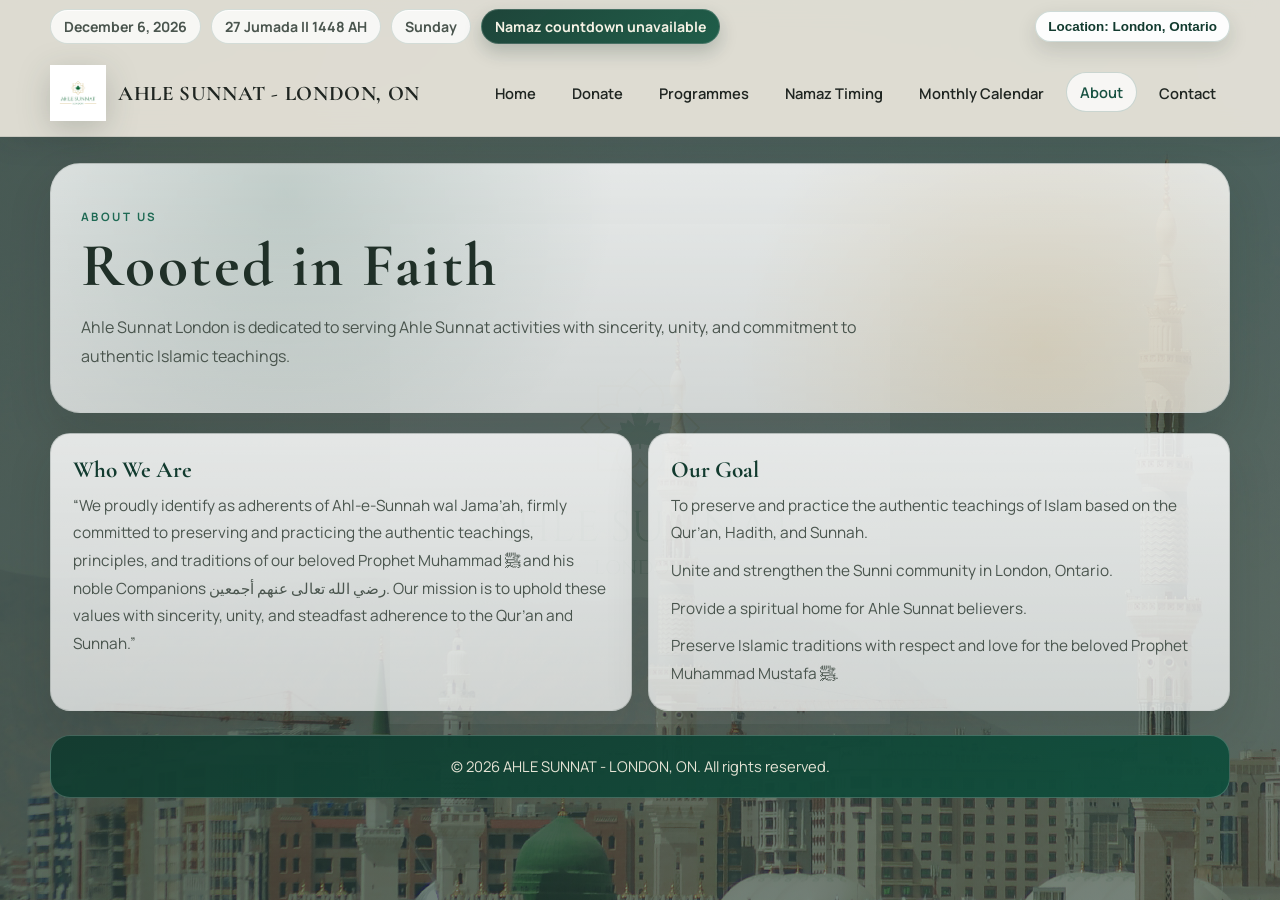
==== about.html @ aca6aad0 "Fix programmes modal viewport behavior and center locked Madinah background" ====
﻿<!DOCTYPE html>
<html lang="en">
<head>
  <meta charset="UTF-8" />
  <meta name="viewport" content="width=device-width, initial-scale=1.0" />
  <title>About | AHLE SUNNAT - LONDON, ON</title>
  <meta name="description" content="Learn about Ahle Sunnat London, ON mission and goals." />
  <link rel="preconnect" href="https://fonts.googleapis.com" />
  <link rel="preconnect" href="https://fonts.gstatic.com" crossorigin />
  <link href="https://fonts.googleapis.com/css2?family=Cormorant+Garamond:wght@500;600;700&family=Manrope:wght@400;500;600;700&display=swap" rel="stylesheet" />
  <link rel="stylesheet" href="styles.css?v=20260421b" />
</head>
<body class="page-about">
  <div class="page-shell">
    <header class="topbar">
      <div class="topbar-inner">
        <div class="date-wrap">
          <div class="date-pill" id="englishDate">Loading...</div>
          <div class="date-pill" id="hijriDate">Loading...</div>
          <div class="date-pill" id="dayName">Loading...</div>
        </div>
      </div>

      <nav class="nav">
        <a class="brand" href="index.html">
          <img src="logo.png" alt="Ahle Sunnat London Logo" />
          <div>
            <strong>AHLE SUNNAT - LONDON, ON</strong>
          </div>
        </a>

        <button class="nav-toggle" type="button" aria-label="Open menu" aria-expanded="false">
          <span class="bar"></span>
          <span class="bar"></span>
          <span class="bar"></span>
        </button>

        <div class="nav-links">
          <a href="index.html">Home</a>
          <a href="donate.html">Donate</a>
          <a href="programmes.html">Programmes</a>
          <a href="namaz-timings.html">Namaz Timing</a>
          <a href="calendar.html">Monthly Calendar</a>
          <a href="about.html" aria-current="page">About</a>
          <a href="contact.html">Contact</a>
        </div>
      </nav>
    </header>

    <main>
      <section class="hero reveal">
        <span class="hero-kicker">About Us</span>
        <h1>Rooted in Faith</h1>
        <p>
          Ahle Sunnat London is dedicated to serving Ahle Sunnat activities with sincerity, unity, and commitment to authentic Islamic teachings.
        </p>
      </section>

      <section class="section">
        <div class="grid-2">
          <article class="card reveal">
            <h3>Who We Are</h3>
            <p>
              “We proudly identify as adherents of Ahl-e-Sunnah wal Jama’ah, firmly committed to preserving and practicing the authentic teachings, principles, and traditions of our beloved Prophet Muhammad ﷺ and his noble Companions رضي الله تعالى عنهم أجمعين. Our mission is to uphold these values with sincerity, unity, and steadfast adherence to the Qur’an and Sunnah.”
            </p>
          </article>

          <article class="card reveal">
            <h3>Our Goal</h3>
            <p>
              To preserve and practice the authentic teachings of Islam based on the Qur’an, Hadith, and Sunnah.
            </p>
            <p style="margin-top: 10px;">
              Unite and strengthen the Sunni community in London, Ontario.
            </p>
            <p style="margin-top: 10px;">
              Provide a spiritual home for Ahle Sunnat believers.
            </p>
            <p style="margin-top: 10px;">
              Preserve Islamic traditions with respect and love for the beloved Prophet Muhammad Mustafa ﷺ.
            </p>
          </article>
        </div>
      </section>
    </main>

    <footer class="footer reveal">
      <p>© <span class="js-year"></span> AHLE SUNNAT - LONDON, ON. All rights reserved.</p>
    </footer>
  </div>

  <script src="app.js?v=20260421b"></script>
</body>
</html>
---- styles.css ----
﻿:root {
  --sand-50: #f8f3e8;
  --sand-100: #f1e8d5;
  --sand-200: #e5d6b8;
  --emerald-900: #123b2f;
  --emerald-800: #175141;
  --emerald-700: #1f6a54;
  --emerald-500: #2f8f72;
  --amber-500: #bf8a2e;
  --amber-400: #d9ab55;
  --ink-900: #1f2521;
  --ink-700: #4a554e;
  --ink-500: #657369;
  --white: #ffffff;
  --line: rgba(24, 47, 39, 0.14);
  --line-strong: rgba(24, 47, 39, 0.25);
  --shadow-soft: 0 16px 44px rgba(28, 35, 30, 0.12);
  --shadow-card: 0 20px 46px rgba(22, 34, 29, 0.12);
  --radius-xl: 30px;
  --radius-lg: 20px;
  --radius-md: 14px;
  --container: min(1180px, calc(100% - 34px));
}

* {
  box-sizing: border-box;
  margin: 0;
  padding: 0;
}

html {
  scroll-behavior: smooth;
}

body {
  font-family: "Manrope", sans-serif;
  color: var(--ink-900);
  min-height: 100vh;
  background-color: #d5ddd2;
  overflow-x: hidden;
  position: relative;
  opacity: 0;
  transform: translateY(8px);
}

body.page-ready {
  opacity: 1;
  transform: none;
  transition: opacity 0.42s ease, transform 0.42s ease;
}

body.page-leave {
  opacity: 0;
  transform: translateY(8px);
}

body.modal-open {
  overflow: hidden;
}

body::before {
  content: "";
  position: fixed;
  inset: 0;
  pointer-events: none;
  background:
    linear-gradient(135deg, rgba(12, 36, 27, 0.64), rgba(19, 46, 35, 0.56)),
    radial-gradient(circle at 18% 16%, rgba(217, 171, 85, 0.1), transparent 34%),
    radial-gradient(circle at 86% 18%, rgba(31, 106, 84, 0.09), transparent 34%),
    url("assets/madinah-hd.jpg") center center / cover no-repeat;
  background-attachment: fixed, fixed, fixed, fixed;
  transform: translateZ(0);
  z-index: 0;
}

body::after {
  content: "";
  position: fixed;
  inset: 0;
  pointer-events: none;
  background: url("logo.png") center 56% / min(52vw, 500px) no-repeat;
  opacity: 0.055;
  z-index: 0;
  filter: saturate(80%);
}

.page-shell {
  position: relative;
  z-index: 1;
}

.container {
  width: var(--container);
  margin: 0 auto;
}

.topbar {
  position: relative;
  z-index: 20;
  backdrop-filter: blur(12px);
  background: rgba(248, 243, 232, 0.85);
  border-bottom: 1px solid rgba(24, 47, 39, 0.1);
  box-shadow: 0 8px 24px rgba(32, 42, 36, 0.08);
}

.topbar-inner {
  width: var(--container);
  margin: 0 auto;
  padding: 9px 0 8px;
  display: flex;
  justify-content: space-between;
  align-items: center;
  gap: 10px;
}

.date-wrap {
  display: flex;
  flex-wrap: wrap;
  justify-content: flex-start;
  gap: 10px;
  flex: 1;
  min-width: 0;
}

.date-pill {
  padding: 7px 13px;
  border-radius: 999px;
  background: rgba(255, 255, 255, 0.78);
  border: 1px solid rgba(23, 81, 65, 0.16);
  color: var(--ink-700);
  font-size: 0.88rem;
  font-weight: 700;
  box-shadow: inset 0 1px 0 rgba(255, 255, 255, 0.82);
}

.date-pill.prayer-countdown {
  color: #f5f2e5;
  background: linear-gradient(140deg, rgba(18, 59, 47, 0.94), rgba(22, 86, 66, 0.95));
  border-color: rgba(255, 255, 255, 0.18);
  box-shadow: 0 8px 18px rgba(17, 50, 40, 0.22);
}

.location-right-pill {
  max-width: min(340px, calc(100vw - 24px));
  padding: 7px 12px;
  border-radius: 999px;
  border: 1px solid rgba(23, 81, 65, 0.2);
  background: rgba(255, 255, 255, 0.94);
  color: var(--emerald-900);
  font-size: 0.84rem;
  font-weight: 700;
  white-space: nowrap;
  overflow: hidden;
  text-overflow: ellipsis;
  box-shadow: 0 8px 20px rgba(24, 40, 33, 0.14);
  cursor: pointer;
  transition: transform 0.2s ease, box-shadow 0.2s ease, border-color 0.2s ease;
  appearance: none;
}

.location-right-pill:hover {
  transform: translateY(-1px);
  box-shadow: 0 12px 24px rgba(24, 40, 33, 0.18);
  border-color: rgba(191, 138, 46, 0.4);
}

.nav {
  width: var(--container);
  margin: 0 auto;
  padding: 13px 0 15px;
  display: flex;
  justify-content: space-between;
  align-items: center;
  gap: 14px;
}

.nav-toggle {
  display: none;
  width: 44px;
  height: 44px;
  border-radius: 12px;
  border: 1px solid rgba(23, 81, 65, 0.26);
  background: rgba(255, 255, 255, 0.88);
  cursor: pointer;
  align-items: center;
  justify-content: center;
  gap: 5px;
  flex-direction: column;
  box-shadow: 0 8px 20px rgba(24, 40, 33, 0.12);
}

.nav-toggle .bar {
  width: 19px;
  height: 2px;
  border-radius: 999px;
  background: var(--emerald-900);
  transition: transform 0.24s ease, opacity 0.24s ease;
}

.nav-toggle[aria-expanded="true"] .bar:nth-child(1) {
  transform: translateY(7px) rotate(45deg);
}

.nav-toggle[aria-expanded="true"] .bar:nth-child(2) {
  opacity: 0;
}

.nav-toggle[aria-expanded="true"] .bar:nth-child(3) {
  transform: translateY(-7px) rotate(-45deg);
}

.brand {
  display: flex;
  align-items: center;
  gap: 12px;
  min-width: 0;
  text-decoration: none;
  color: inherit;
}

.brand img {
  height: 56px;
  width: auto;
  display: block;
  filter: drop-shadow(0 8px 16px rgba(25, 43, 36, 0.2));
  border-radius: 0;
  background: transparent;
}

.brand small {
  display: block;
  color: var(--emerald-700);
  letter-spacing: 0.16em;
  text-transform: uppercase;
  font-size: 0.64rem;
  margin-bottom: 3px;
  font-weight: 700;
}

.brand strong {
  font-family: "Cormorant Garamond", serif;
  font-size: 1.3rem;
  letter-spacing: 0.03em;
  font-weight: 700;
}

.brand-mobile-city {
  display: inline;
}

.nav-links {
  display: flex;
  align-items: center;
  justify-content: flex-end;
  flex-wrap: wrap;
  gap: 8px;
}

.nav-links a {
  text-decoration: none;
  color: var(--ink-900);
  font-weight: 600;
  font-size: 0.92rem;
  padding: 9px 13px;
  border-radius: 999px;
  border: 1px solid transparent;
  transition: 0.25s ease;
}

.nav-links a:hover,
.nav-links a[aria-current="page"] {
  color: var(--emerald-800);
  background: rgba(255, 255, 255, 0.76);
  border-color: rgba(23, 81, 65, 0.2);
  transform: translateY(-1px);
}

.hero {
  width: var(--container);
  margin: 26px auto 20px;
  padding: 40px 30px;
  border: 1px solid var(--line);
  border-radius: var(--radius-xl);
  background: linear-gradient(180deg, rgba(255, 255, 255, 0.86), rgba(255, 255, 255, 0.73));
  box-shadow: var(--shadow-card);
  position: relative;
  overflow: hidden;
}

.hero::before {
  content: "";
  position: absolute;
  inset: 0;
  background:
    radial-gradient(circle at 8% 10%, rgba(191, 138, 46, 0.15), transparent 34%),
    radial-gradient(circle at 88% 20%, rgba(31, 106, 84, 0.15), transparent 30%);
  z-index: 0;
}

.hero > * {
  position: relative;
  z-index: 1;
}

.hero-kicker {
  display: inline-block;
  text-transform: uppercase;
  letter-spacing: 0.21em;
  color: var(--emerald-700);
  font-size: 0.72rem;
  font-weight: 700;
}

.hero h1 {
  margin-top: 8px;
  font-family: "Cormorant Garamond", serif;
  font-size: clamp(2rem, 4.8vw, 4rem);
  line-height: 1.05;
  letter-spacing: 0.04em;
  color: #203028;
}

.hero p {
  margin-top: 14px;
  color: var(--ink-700);
  line-height: 1.85;
  max-width: 820px;
}

.hero-center {
  text-align: center;
}

.hero-center p {
  margin-left: auto;
  margin-right: auto;
}

.hero-actions {
  margin-top: 24px;
  display: flex;
  flex-wrap: wrap;
  gap: 10px;
}

.hero-center .hero-actions {
  justify-content: center;
}

.btn {
  text-decoration: none;
  display: inline-flex;
  align-items: center;
  justify-content: center;
  border-radius: 12px;
  padding: 12px 19px;
  font-weight: 700;
  font-size: 0.93rem;
  transition: 0.25s ease;
  border: 1px solid transparent;
  min-width: 180px;
}

.btn-primary {
  color: var(--white);
  background: linear-gradient(135deg, var(--emerald-800), var(--emerald-500));
  box-shadow: 0 12px 24px rgba(28, 84, 67, 0.25);
}

.btn-primary:hover {
  transform: translateY(-2px);
  filter: brightness(1.06);
}

.btn-secondary {
  color: var(--emerald-900);
  background: rgba(255, 255, 255, 0.72);
  border-color: rgba(31, 106, 84, 0.26);
}

.btn-secondary:hover {
  transform: translateY(-2px);
  background: rgba(255, 255, 255, 0.9);
}

.section {
  width: var(--container);
  margin: 18px auto 24px;
}

.section-title {
  text-align: center;
  margin-bottom: 16px;
}

.section-title span {
  display: inline-block;
  text-transform: uppercase;
  letter-spacing: 0.21em;
  color: var(--emerald-700);
  font-size: 0.72rem;
  font-weight: 700;
  margin-bottom: 8px;
}

.section-title h2 {
  font-family: "Cormorant Garamond", serif;
  font-size: clamp(1.9rem, 3.4vw, 3rem);
  color: var(--ink-900);
  letter-spacing: 0.02em;
}

.section-title.title-box h2 {
  display: inline-flex;
  align-items: center;
  justify-content: center;
  padding: 10px 22px;
  border-radius: 999px;
  border: 1px solid rgba(23, 81, 65, 0.24);
  background: linear-gradient(145deg, rgba(255, 255, 255, 0.94), rgba(252, 247, 237, 0.9));
  box-shadow: 0 10px 24px rgba(22, 34, 29, 0.14);
}

.section-title p {
  max-width: 780px;
  margin: 8px auto 0;
  color: var(--ink-700);
  line-height: 1.82;
}

.grid-3,
.grid-2,
.grid-4 {
  display: grid;
  gap: 16px;
}

.grid-2 {
  grid-template-columns: repeat(2, minmax(0, 1fr));
}

.grid-3 {
  grid-template-columns: repeat(3, minmax(0, 1fr));
}

.grid-4 {
  grid-template-columns: repeat(4, minmax(0, 1fr));
}

.card {
  border: 1px solid var(--line);
  border-radius: var(--radius-lg);
  background: linear-gradient(180deg, rgba(255, 255, 255, 0.85), rgba(255, 255, 255, 0.72));
  box-shadow: var(--shadow-card);
  padding: 22px;
  transition: transform 0.25s ease, border-color 0.25s ease;
}

.card:hover {
  transform: translateY(-3px);
  border-color: rgba(191, 138, 46, 0.35);
}

.card,
.hero,
.info-banner,
.prayer-live,
.footer {
  animation: premiumPulseShadow 7.2s ease-in-out infinite;
}

.card:nth-child(2n),
.calendar-grid .day-cell:nth-child(2n),
.calendar-head div:nth-child(2n) {
  animation-delay: 0.6s;
}

@keyframes premiumPulseShadow {
  0%,
  100% {
    box-shadow: 0 18px 42px rgba(20, 31, 27, 0.14);
  }
  50% {
    box-shadow: 0 26px 56px rgba(20, 31, 27, 0.22);
  }
}

.card h3 {
  font-family: "Cormorant Garamond", serif;
  color: var(--emerald-900);
  font-size: 1.45rem;
  margin-bottom: 8px;
}

.card p {
  color: var(--ink-700);
  line-height: 1.8;
  font-size: 0.96rem;
}

.card a {
  color: var(--ink-700);
  text-decoration: underline;
  text-decoration-thickness: 1px;
  text-underline-offset: 2px;
}

.card a:hover {
  color: var(--emerald-800);
}

.info-banner {
  border: 1px solid rgba(191, 138, 46, 0.35);
  border-radius: var(--radius-lg);
  background: rgba(254, 249, 236, 0.9);
  color: #4d3b1d;
  padding: 16px 18px;
  box-shadow: var(--shadow-soft);
  line-height: 1.75;
}

.info-banner strong {
  font-family: "Cormorant Garamond", serif;
  font-size: 1.35rem;
  display: block;
  margin-bottom: 6px;
}

.info-banner a {
  color: var(--emerald-800);
  font-weight: 700;
  text-decoration: underline;
  text-decoration-thickness: 1px;
  text-underline-offset: 2px;
}

.info-banner a:hover {
  color: #7a5312;
}

.footer {
  width: var(--container);
  margin: 22px auto 34px;
  border: 1px solid rgba(255, 255, 255, 0.2);
  border-radius: 20px;
  padding: 18px;
  text-align: center;
  background: linear-gradient(160deg, rgba(18, 59, 47, 0.96), rgba(16, 79, 61, 0.96));
  color: #f8f2e4;
}

.footer p {
  color: rgba(248, 242, 228, 0.92);
  line-height: 1.72;
  font-size: 0.92rem;
}

.footer p + p {
  margin-top: 3px;
}

.reveal {
  opacity: 0;
  transform: translateY(18px);
  transition: opacity 0.68s ease, transform 0.68s ease;
}

.reveal.show {
  opacity: 1;
  transform: translateY(0);
}

.page-home .hero::before {
  background:
    radial-gradient(circle at 8% 8%, rgba(191, 138, 46, 0.16), transparent 34%),
    radial-gradient(circle at 86% 18%, rgba(31, 106, 84, 0.2), transparent 30%);
}

.page-about .hero::before {
  background:
    radial-gradient(circle at 20% 12%, rgba(23, 81, 65, 0.17), transparent 34%),
    radial-gradient(circle at 84% 74%, rgba(191, 138, 46, 0.18), transparent 30%);
}

.page-programmes .hero::before {
  background:
    radial-gradient(circle at 18% 20%, rgba(191, 138, 46, 0.19), transparent 34%),
    radial-gradient(circle at 78% 18%, rgba(23, 81, 65, 0.17), transparent 28%);
}

.page-donate .hero::before {
  background:
    radial-gradient(circle at 12% 18%, rgba(31, 106, 84, 0.2), transparent 30%),
    radial-gradient(circle at 86% 22%, rgba(191, 138, 46, 0.18), transparent 30%);
}

.page-calendar .hero::before {
  background:
    radial-gradient(circle at 16% 18%, rgba(191, 138, 46, 0.18), transparent 32%),
    radial-gradient(circle at 86% 18%, rgba(31, 106, 84, 0.16), transparent 30%);
}

.page-namaz .hero::before {
  background:
    radial-gradient(circle at 8% 10%, rgba(23, 81, 65, 0.2), transparent 34%),
    radial-gradient(circle at 92% 18%, rgba(191, 138, 46, 0.2), transparent 30%);
}

.page-contact .hero::before {
  background:
    radial-gradient(circle at 14% 16%, rgba(191, 138, 46, 0.2), transparent 34%),
    radial-gradient(circle at 80% 20%, rgba(31, 106, 84, 0.17), transparent 30%);
}

.media-frame {
  width: 100%;
  border-radius: var(--radius-md);
  border: 1px solid rgba(23, 81, 65, 0.2);
  background: #0d1b16;
  aspect-ratio: 16 / 9;
  overflow: hidden;
  display: grid;
  place-items: center;
}

.media-frame video {
  width: 100%;
  height: 100%;
  object-fit: cover;
  display: block;
}

.video-thumb {
  width: 100%;
  height: 100%;
  object-fit: cover;
  display: block;
}

.poster-thumb {
  width: 100%;
  aspect-ratio: 4 / 5;
  border-radius: var(--radius-md);
  border: 1px solid rgba(23, 81, 65, 0.2);
  object-fit: cover;
  display: block;
  background: linear-gradient(145deg, rgba(20, 71, 54, 0.22), rgba(191, 138, 46, 0.28));
}

.video-thumb,
.poster-thumb {
  cursor: zoom-in;
}

.meta-line {
  margin-top: 4px;
  color: var(--emerald-700);
  font-size: 0.86rem;
  font-weight: 700;
  letter-spacing: 0.03em;
  text-transform: none;
}

.link-chip {
  text-decoration: none;
  border-radius: 999px;
  padding: 8px 12px;
  font-size: 0.84rem;
  font-weight: 700;
  border: 1px solid rgba(23, 81, 65, 0.2);
  color: var(--emerald-800);
  background: rgba(255, 255, 255, 0.8);
}

.link-chip:hover {
  border-color: rgba(191, 138, 46, 0.5);
  color: #6d4b16;
}

.link-row {
  margin-top: 10px;
  display: flex;
  gap: 8px;
  flex-wrap: wrap;
}

.empty-state {
  text-align: center;
  border: 1px dashed rgba(23, 81, 65, 0.34);
  border-radius: var(--radius-lg);
  padding: 16px;
  color: var(--ink-700);
  background: rgba(255, 255, 255, 0.62);
}

.calendar-controls {
  display: grid;
  grid-template-columns: auto 1fr auto;
  align-items: center;
  gap: 10px;
  margin-bottom: 14px;
}

.control-group {
  display: flex;
  gap: 8px;
  flex-wrap: wrap;
}

.control-btn,
.control-select,
.control-input {
  border-radius: 11px;
  border: 1px solid rgba(23, 81, 65, 0.24);
  background: rgba(255, 255, 255, 0.9);
  color: var(--ink-900);
  padding: 9px 12px;
  font-weight: 600;
}

.control-btn {
  cursor: pointer;
  transition: 0.2s ease;
}

.control-btn:hover {
  transform: translateY(-1px);
  border-color: rgba(191, 138, 46, 0.46);
}

.control-input {
  min-width: 220px;
}

.calendar-head,
.calendar-grid {
  display: grid;
  grid-template-columns: repeat(7, minmax(0, 1fr));
  gap: 8px;
}

.calendar-head div {
  text-align: center;
  padding: 9px 8px;
  font-weight: 700;
  color: var(--emerald-900);
  border: 1px solid rgba(23, 81, 65, 0.2);
  border-radius: 12px;
  background: rgba(255, 255, 255, 0.77);
  animation: premiumPulseShadow 8.8s ease-in-out infinite;
}

.day-cell {
  min-height: 102px;
  border: 1px solid rgba(23, 81, 65, 0.2);
  border-radius: 12px;
  background: rgba(255, 255, 255, 0.79);
  padding: 10px;
  display: flex;
  flex-direction: column;
  gap: 5px;
  transition: transform 0.2s ease, border-color 0.2s ease;
  animation: premiumPulseShadow 8.8s ease-in-out infinite;
}

.day-cell:hover {
  transform: translateY(-2px);
  border-color: rgba(191, 138, 46, 0.44);
}

.day-cell.muted {
  opacity: 0.42;
}

.g-day {
  font-weight: 800;
  color: var(--ink-900);
  font-size: 1rem;
  width: 32px;
  height: 32px;
  border-radius: 50%;
  display: grid;
  place-items: center;
}

.h-day {
  color: var(--emerald-700);
  font-size: 0.78rem;
  line-height: 1.45;
}

.day-cell.today .g-day {
  border: 2px solid var(--amber-500);
  color: var(--emerald-900);
  background: rgba(255, 244, 218, 0.95);
}

.day-cell.today.flash .g-day {
  box-shadow: 0 0 0 8px rgba(191, 138, 46, 0.24);
}

.calendar-caption {
  font-family: "Cormorant Garamond", serif;
  font-size: 1.8rem;
  color: var(--emerald-900);
  text-align: center;
}

.prayer-live {
  border: 1px solid rgba(23, 81, 65, 0.24);
  border-radius: var(--radius-lg);
  background: linear-gradient(145deg, rgba(19, 66, 51, 0.95), rgba(21, 84, 65, 0.96));
  color: #f6f0df;
  padding: 18px;
  box-shadow: var(--shadow-card);
}

.prayer-live strong {
  display: block;
  font-family: "Cormorant Garamond", serif;
  font-size: 1.6rem;
  margin-bottom: 5px;
}

.prayer-live p {
  color: rgba(246, 240, 223, 0.95);
  line-height: 1.7;
}

.current-prayer-box {
  margin: 8px 0 10px;
  display: inline-flex;
  align-items: center;
  gap: 8px;
  padding: 8px 12px;
  border-radius: 12px;
  border: 1px solid rgba(255, 235, 186, 0.72);
  background: linear-gradient(140deg, rgba(255, 239, 198, 0.22), rgba(255, 216, 140, 0.28));
  color: #fff4d4;
  font-weight: 800;
  letter-spacing: 0.01em;
  box-shadow: inset 0 0 0 1px rgba(255, 244, 215, 0.2), 0 8px 20px rgba(0, 0, 0, 0.18);
}

.prayer-table {
  width: 100%;
  border-collapse: collapse;
  overflow: hidden;
  border-radius: var(--radius-lg);
  border: 1px solid var(--line);
  background: rgba(255, 255, 255, 0.85);
  box-shadow: var(--shadow-card);
}

.prayer-table th,
.prayer-table td {
  border-bottom: 1px solid rgba(23, 81, 65, 0.14);
  padding: 12px 12px;
  text-align: left;
}

.prayer-table th {
  background: rgba(18, 59, 47, 0.9);
  color: #f8f2e4;
  font-weight: 700;
  letter-spacing: 0.02em;
}

.prayer-table tr:last-child td {
  border-bottom: none;
}

.prayer-table td:nth-child(2) {
  font-weight: 700;
  color: var(--emerald-900);
}

.prayer-name {
  font-weight: 800;
  color: var(--emerald-900);
  letter-spacing: 0.01em;
}

.prayer-time-pill {
  display: inline-block;
  padding: 6px 10px;
  border-radius: 10px;
  border: 1px solid rgba(23, 81, 65, 0.2);
  background: rgba(255, 255, 255, 0.65);
}

.prayer-row-current td {
  background: rgba(255, 240, 206, 0.95);
}

.prayer-row-current .prayer-time-pill {
  border: 2px solid rgba(191, 138, 46, 0.8);
  background: linear-gradient(135deg, rgba(255, 236, 196, 0.96), rgba(255, 222, 155, 0.92));
  box-shadow:
    inset 0 0 0 1px rgba(191, 138, 46, 0.3),
    0 0 0 3px rgba(191, 138, 46, 0.22);
}

.inline-note {
  color: var(--ink-700);
  font-size: 0.92rem;
  line-height: 1.7;
}

.donation-popup {
  position: fixed;
  left: 50%;
  top: 50%;
  bottom: auto;
  transform: translate(-50%, -50%);
  z-index: 2000;
  width: min(470px, calc(100vw - 24px));
  border: 1px solid rgba(217, 171, 85, 0.48);
  border-radius: 16px;
  background: linear-gradient(145deg, rgba(16, 57, 44, 0.96), rgba(31, 96, 74, 0.96));
  box-shadow:
    0 22px 46px rgba(12, 29, 23, 0.35),
    0 0 0 2px rgba(217, 171, 85, 0.2);
  padding: 22px 22px 16px;
  animation: donationPulse 2.8s ease-in-out infinite;
}

.donation-popup.hidden {
  display: none;
}

.donation-popup h4 {
  font-family: "Cormorant Garamond", serif;
  font-size: 1.6rem;
  color: #fff2cf;
  margin-bottom: 6px;
}

.donation-popup p {
  color: rgba(248, 241, 226, 0.92);
  font-size: 0.93rem;
  line-height: 1.55;
  margin-bottom: 10px;
}

.donation-popup .popup-id {
  display: block;
  width: 100%;
  background: rgba(0, 0, 0, 0.2);
  border: 1px solid rgba(217, 171, 85, 0.46);
  border-radius: 9px;
  padding: 10px 11px;
  color: #ffefc6;
  font-size: clamp(0.72rem, 1.9vw, 1rem);
  font-weight: 800;
  white-space: nowrap;
  overflow-x: auto;
  text-overflow: clip;
}

.donation-popup .popup-actions {
  margin-top: 8px;
  display: flex;
  align-items: center;
  justify-content: space-between;
  gap: 8px;
}

.donation-popup .popup-copy {
  border: none;
  border-radius: 9px;
  padding: 9px 12px;
  background: linear-gradient(135deg, #efc776, #f7e2b1);
  color: #173b2f;
  font-weight: 800;
  font-size: 0.86rem;
  cursor: pointer;
}

.donation-popup .popup-copy:hover {
  filter: brightness(1.04);
}

.donation-popup .popup-close {
  border: 1px solid rgba(255, 255, 255, 0.38);
  background: rgba(6, 24, 18, 0.5);
  color: #f7ecd3;
  width: 32px;
  height: 32px;
  border-radius: 8px;
  font-size: 1.1rem;
  line-height: 1;
  cursor: pointer;
}

.donation-popup .popup-close:hover {
  border-color: rgba(191, 138, 46, 0.5);
  color: #6d4b16;
}

.donation-popup .popup-status {
  min-height: 18px;
  margin-top: 7px;
  color: #ffe6aa;
  font-size: 0.85rem;
}

@keyframes donationPulse {
  0%,
  100% {
    transform: translate(-50%, -50%) scale(1);
    box-shadow:
      0 22px 46px rgba(12, 29, 23, 0.35),
      0 0 0 2px rgba(217, 171, 85, 0.2);
  }
  50% {
    transform: translate(-50%, calc(-50% - 3px)) scale(1.01);
    box-shadow:
      0 28px 56px rgba(12, 29, 23, 0.42),
      0 0 0 2px rgba(217, 171, 85, 0.36);
  }
}

.poster-modal {
  position: fixed;
  inset: 0;
  z-index: 1200;
  background: rgba(12, 18, 15, 0.72);
  display: grid;
  place-items: center;
  opacity: 0;
  pointer-events: none;
  transition: opacity 0.28s ease;
}

.poster-modal.show {
  opacity: 1;
  pointer-events: auto;
}

.poster-modal-inner {
  width: min(1080px, calc(100vw - 24px));
  max-height: calc(100dvh - 16px);
  background: rgba(255, 255, 255, 0.96);
  border: 1px solid rgba(23, 81, 65, 0.2);
  border-radius: 16px;
  box-shadow: 0 28px 48px rgba(20, 30, 26, 0.28);
  overflow: hidden;
  transform: scale(0.96) translateY(8px);
  transition: transform 0.28s ease;
  position: relative;
}

.poster-modal.show .poster-modal-inner {
  transform: scale(1) translateY(0);
}

.poster-modal-close {
  position: absolute;
  top: 10px;
  right: 10px;
  width: 36px;
  height: 36px;
  border-radius: 10px;
  border: 1px solid rgba(23, 81, 65, 0.28);
  background: rgba(255, 255, 255, 0.92);
  color: var(--ink-700);
  font-size: 1.25rem;
  line-height: 1;
  cursor: pointer;
  z-index: 2;
}

.poster-modal-close:hover {
  border-color: rgba(191, 138, 46, 0.52);
}

.poster-modal-image-wrap {
  width: 100%;
  height: 100%;
  max-height: calc(100dvh - 16px);
  overflow: hidden;
  display: grid;
  place-items: center;
  padding: 52px 18px 18px;
}

.poster-modal-image-wrap img {
  max-width: min(100%, calc(100vw - 80px));
  max-height: calc(100dvh - 102px);
  width: auto;
  height: auto;
  object-fit: contain;
  border-radius: 12px;
  border: 1px solid rgba(23, 81, 65, 0.22);
}

.modal-video-player {
  width: min(100%, 980px);
  max-height: calc(100dvh - 102px);
  border-radius: 12px;
  border: 1px solid rgba(23, 81, 65, 0.24);
  background: #0b1814;
}

.button-chip {
  appearance: none;
  cursor: pointer;
}

@media (max-width: 1080px) {
  .grid-3 {
    grid-template-columns: repeat(2, minmax(0, 1fr));
  }

  .grid-4 {
    grid-template-columns: repeat(3, minmax(0, 1fr));
  }
}

@media (max-width: 980px) {
  .nav {
    flex-direction: row;
    align-items: center;
    flex-wrap: wrap;
  }

  .nav-toggle {
    display: inline-flex;
    margin-left: auto;
  }

  .nav-links {
    order: 3;
    width: 100%;
    flex-direction: column;
    align-items: stretch;
    justify-content: flex-start;
    gap: 6px;
    max-height: 0;
    overflow: hidden;
    opacity: 0;
    pointer-events: none;
    padding-top: 0;
    transition: max-height 0.28s ease, opacity 0.28s ease, padding-top 0.28s ease;
  }

  .nav.nav-open .nav-links {
    max-height: 460px;
    opacity: 1;
    pointer-events: auto;
    padding-top: 10px;
  }

  .nav-links a {
    width: 100%;
    display: block;
    border: 1px solid rgba(23, 81, 65, 0.2);
    background: rgba(255, 255, 255, 0.84);
  }

  .grid-2,
  .grid-3,
  .grid-4 {
    grid-template-columns: 1fr;
  }

  .calendar-controls {
    grid-template-columns: 1fr;
    justify-items: stretch;
  }

  .calendar-head,
  .calendar-grid {
    gap: 6px;
  }

  .day-cell {
    min-height: 88px;
    padding: 8px;
  }
}

@media (max-width: 700px) {
  body::before {
    background-position:
      center center,
      18% 16%,
      86% 18%,
      center center;
  }

  body::after {
    background-size: min(72vw, 320px);
    opacity: 0.05;
  }

  .topbar-inner {
    flex-direction: column;
    align-items: stretch;
    gap: 6px;
  }

  .date-wrap {
    display: grid;
    grid-template-columns: repeat(2, minmax(0, 1fr));
    gap: 6px;
    overflow: visible;
    padding-bottom: 0;
  }

  .date-pill {
    width: 100%;
    text-align: center;
    white-space: nowrap;
    padding: 6px 8px;
    font-size: 0.78rem;
  }

  .date-pill.prayer-countdown {
    grid-column: 1 / -1;
  }

  .hero,
  .card,
  .info-banner,
  .footer,
  .prayer-live {
    padding: 18px;
  }

  .hero-actions {
    flex-direction: column;
  }

  .btn {
    width: 100%;
  }

  .brand strong {
    white-space: normal;
    display: block;
    line-height: 1.05;
    font-size: 1.02rem;
    letter-spacing: 0.02em;
  }

  .brand img {
    height: 46px;
  }

  .brand {
    max-width: calc(100% - 56px);
  }

  .brand-mobile-city {
    display: block;
    font-size: 0.92rem;
    margin-top: 2px;
  }

  .donation-popup {
    left: 50%;
    top: 78px;
    bottom: auto;
    transform: translateX(-50%);
    animation: donationPulseTop 2.8s ease-in-out infinite;
    width: min(460px, calc(100vw - 16px));
    padding: 16px 14px 12px;
  }

  .location-right-pill {
    align-self: stretch;
    width: 100%;
    max-width: 100%;
    text-align: center;
    font-size: 0.8rem;
  }

  .poster-modal-inner {
    width: calc(100vw - 10px);
    max-height: calc(100dvh - 10px);
  }

  .poster-modal-image-wrap {
    max-height: calc(100dvh - 10px);
    padding: 46px 8px 8px;
  }

  .poster-modal-image-wrap img,
  .modal-video-player {
    max-height: calc(100dvh - 92px);
    max-width: 100%;
  }
}

@keyframes donationPulseTop {
  0%,
  100% {
    transform: translateX(-50%) translateY(0);
  }
  50% {
    transform: translateX(-50%) translateY(-3px);
  }
}

@media (prefers-reduced-motion: reduce) {
  .card,
  .hero,
  .info-banner,
  .prayer-live,
  .footer,
  .donation-popup {
    animation: none !important;
  }
}
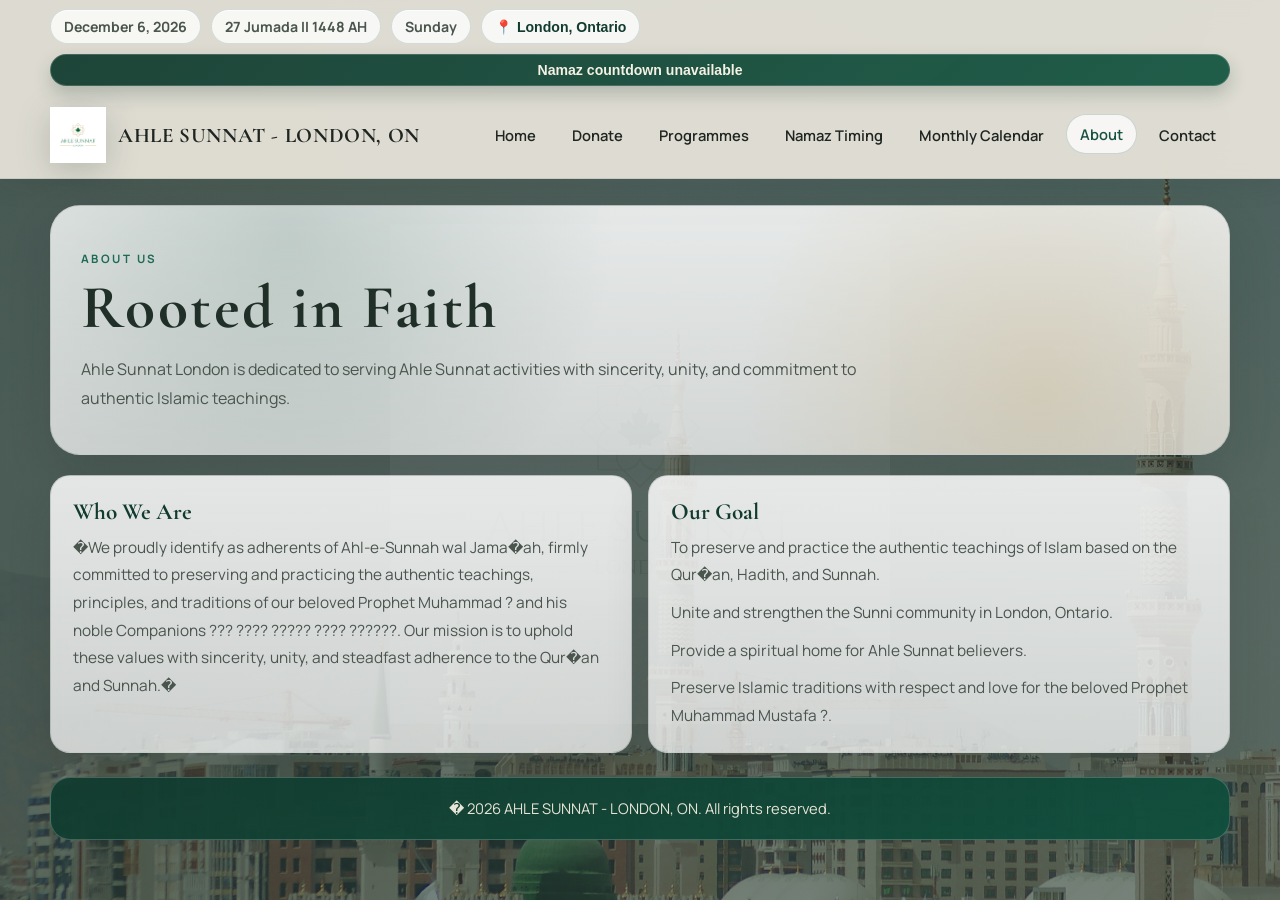
==== commit 9929e86e: "Header UX: 4 top pills with location icon and tappable current-time jump to running prayer" ====
--- a/about.html
+++ b/about.html
@@ -1,4 +1,4 @@
-﻿<!DOCTYPE html>
+<!DOCTYPE html>
 <html lang="en">
 <head>
   <meta charset="UTF-8" />
@@ -8,7 +8,7 @@
   <link rel="preconnect" href="https://fonts.googleapis.com" />
   <link rel="preconnect" href="https://fonts.gstatic.com" crossorigin />
   <link href="https://fonts.googleapis.com/css2?family=Cormorant+Garamond:wght@500;600;700&family=Manrope:wght@400;500;600;700&display=swap" rel="stylesheet" />
-  <link rel="stylesheet" href="styles.css?v=20260421b" />
+  <link rel="stylesheet" href="styles.css?v=20260421c" />
 </head>
 <body class="page-about">
   <div class="page-shell">
@@ -61,14 +61,14 @@
           <article class="card reveal">
             <h3>Who We Are</h3>
             <p>
-              “We proudly identify as adherents of Ahl-e-Sunnah wal Jama’ah, firmly committed to preserving and practicing the authentic teachings, principles, and traditions of our beloved Prophet Muhammad ﷺ and his noble Companions رضي الله تعالى عنهم أجمعين. Our mission is to uphold these values with sincerity, unity, and steadfast adherence to the Qur’an and Sunnah.”
+              �We proudly identify as adherents of Ahl-e-Sunnah wal Jama�ah, firmly committed to preserving and practicing the authentic teachings, principles, and traditions of our beloved Prophet Muhammad ? and his noble Companions ??? ???? ????? ???? ??????. Our mission is to uphold these values with sincerity, unity, and steadfast adherence to the Qur�an and Sunnah.�
             </p>
           </article>
 
           <article class="card reveal">
             <h3>Our Goal</h3>
             <p>
-              To preserve and practice the authentic teachings of Islam based on the Qur’an, Hadith, and Sunnah.
+              To preserve and practice the authentic teachings of Islam based on the Qur�an, Hadith, and Sunnah.
             </p>
             <p style="margin-top: 10px;">
               Unite and strengthen the Sunni community in London, Ontario.
@@ -77,7 +77,7 @@
               Provide a spiritual home for Ahle Sunnat believers.
             </p>
             <p style="margin-top: 10px;">
-              Preserve Islamic traditions with respect and love for the beloved Prophet Muhammad Mustafa ﷺ.
+              Preserve Islamic traditions with respect and love for the beloved Prophet Muhammad Mustafa ?.
             </p>
           </article>
         </div>
@@ -85,13 +85,14 @@
     </main>
 
     <footer class="footer reveal">
-      <p>© <span class="js-year"></span> AHLE SUNNAT - LONDON, ON. All rights reserved.</p>
+      <p>� <span class="js-year"></span> AHLE SUNNAT - LONDON, ON. All rights reserved.</p>
     </footer>
   </div>
 
-  <script src="app.js?v=20260421b"></script>
+  <script src="app.js?v=20260421c"></script>
 </body>
 </html>
 
 
 
+
--- a/styles.css
+++ b/styles.css
@@ -133,35 +133,50 @@
   box-shadow: inset 0 1px 0 rgba(255, 255, 255, 0.82);
 }
 
+.date-pill.location-pill {
+  color: var(--emerald-900);
+  cursor: pointer;
+  max-width: min(320px, 100%);
+  white-space: nowrap;
+  overflow: hidden;
+  text-overflow: ellipsis;
+  transition: transform 0.2s ease, box-shadow 0.2s ease, border-color 0.2s ease;
+  appearance: none;
+}
+
+.date-pill.location-pill:hover {
+  transform: translateY(-1px);
+  box-shadow: 0 12px 24px rgba(24, 40, 33, 0.18);
+  border-color: rgba(191, 138, 46, 0.4);
+}
+
 .date-pill.prayer-countdown {
+  width: 100%;
+  flex: 1 0 100%;
+  display: flex;
+  align-items: center;
+  justify-content: center;
+  text-align: center;
+  text-decoration: none;
+  white-space: nowrap;
+  cursor: pointer;
+  appearance: none;
   color: #f5f2e5;
   background: linear-gradient(140deg, rgba(18, 59, 47, 0.94), rgba(22, 86, 66, 0.95));
   border-color: rgba(255, 255, 255, 0.18);
   box-shadow: 0 8px 18px rgba(17, 50, 40, 0.22);
 }
 
-.location-right-pill {
-  max-width: min(340px, calc(100vw - 24px));
-  padding: 7px 12px;
-  border-radius: 999px;
-  border: 1px solid rgba(23, 81, 65, 0.2);
-  background: rgba(255, 255, 255, 0.94);
-  color: var(--emerald-900);
-  font-size: 0.84rem;
-  font-weight: 700;
-  white-space: nowrap;
-  overflow: hidden;
-  text-overflow: ellipsis;
-  box-shadow: 0 8px 20px rgba(24, 40, 33, 0.14);
-  cursor: pointer;
-  transition: transform 0.2s ease, box-shadow 0.2s ease, border-color 0.2s ease;
-  appearance: none;
-}
-
-.location-right-pill:hover {
+.date-pill.prayer-countdown:hover {
   transform: translateY(-1px);
   box-shadow: 0 12px 24px rgba(24, 40, 33, 0.18);
-  border-color: rgba(191, 138, 46, 0.4);
+  border-color: rgba(255, 235, 186, 0.44);
+}
+
+.date-pill.location-pill:focus-visible,
+.date-pill.prayer-countdown:focus-visible {
+  outline: 2px solid rgba(191, 138, 46, 0.8);
+  outline-offset: 2px;
 }
 
 .nav {
@@ -899,6 +914,20 @@
   box-shadow:
     inset 0 0 0 1px rgba(191, 138, 46, 0.3),
     0 0 0 3px rgba(191, 138, 46, 0.22);
+}
+
+.prayer-row-blink td {
+  animation: prayerFocusBlink 1s ease-in-out 4;
+}
+
+@keyframes prayerFocusBlink {
+  0%,
+  100% {
+    background: rgba(255, 240, 206, 0.95);
+  }
+  50% {
+    background: rgba(255, 223, 156, 0.98);
+  }
 }
 
 .inline-note {
@@ -1269,10 +1298,8 @@
     padding: 16px 14px 12px;
   }
 
-  .location-right-pill {
-    align-self: stretch;
+  .date-pill.location-pill {
     width: 100%;
-    max-width: 100%;
     text-align: center;
     font-size: 0.8rem;
   }
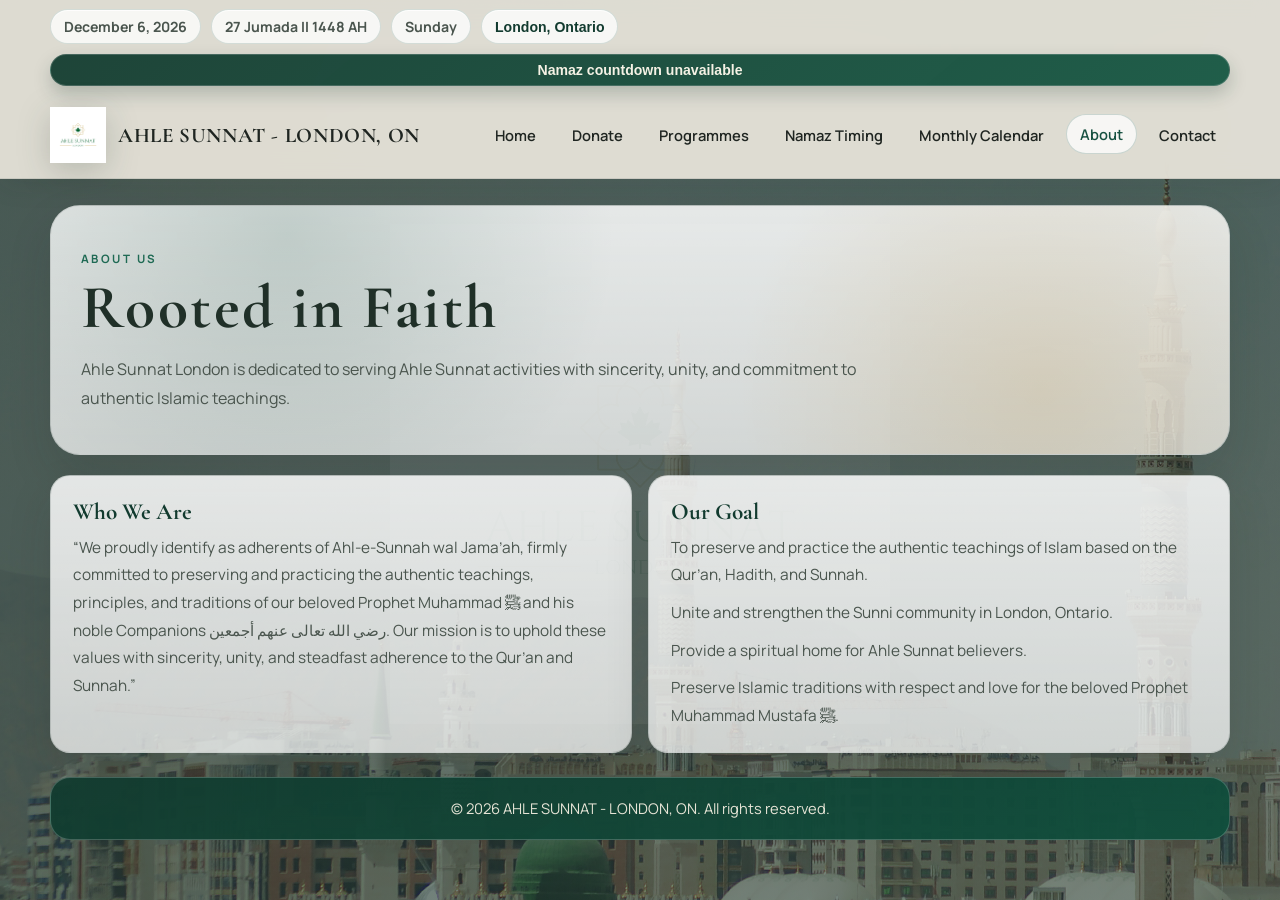
==== commit d276ba5d: "Fix UTF-8 text rendering and remove location pin icon" ====
--- a/about.html
+++ b/about.html
@@ -8,7 +8,7 @@
   <link rel="preconnect" href="https://fonts.googleapis.com" />
   <link rel="preconnect" href="https://fonts.gstatic.com" crossorigin />
   <link href="https://fonts.googleapis.com/css2?family=Cormorant+Garamond:wght@500;600;700&family=Manrope:wght@400;500;600;700&display=swap" rel="stylesheet" />
-  <link rel="stylesheet" href="styles.css?v=20260421c" />
+  <link rel="stylesheet" href="styles.css?v=20260421d" />
 </head>
 <body class="page-about">
   <div class="page-shell">
@@ -61,14 +61,14 @@
           <article class="card reveal">
             <h3>Who We Are</h3>
             <p>
-              �We proudly identify as adherents of Ahl-e-Sunnah wal Jama�ah, firmly committed to preserving and practicing the authentic teachings, principles, and traditions of our beloved Prophet Muhammad ? and his noble Companions ??? ???? ????? ???? ??????. Our mission is to uphold these values with sincerity, unity, and steadfast adherence to the Qur�an and Sunnah.�
+              “We proudly identify as adherents of Ahl-e-Sunnah wal Jama’ah, firmly committed to preserving and practicing the authentic teachings, principles, and traditions of our beloved Prophet Muhammad ﷺ and his noble Companions رضي الله تعالى عنهم أجمعين. Our mission is to uphold these values with sincerity, unity, and steadfast adherence to the Qur’an and Sunnah.”
             </p>
           </article>
 
           <article class="card reveal">
             <h3>Our Goal</h3>
             <p>
-              To preserve and practice the authentic teachings of Islam based on the Qur�an, Hadith, and Sunnah.
+              To preserve and practice the authentic teachings of Islam based on the Qur’an, Hadith, and Sunnah.
             </p>
             <p style="margin-top: 10px;">
               Unite and strengthen the Sunni community in London, Ontario.
@@ -77,7 +77,7 @@
               Provide a spiritual home for Ahle Sunnat believers.
             </p>
             <p style="margin-top: 10px;">
-              Preserve Islamic traditions with respect and love for the beloved Prophet Muhammad Mustafa ?.
+              Preserve Islamic traditions with respect and love for the beloved Prophet Muhammad Mustafa ﷺ.
             </p>
           </article>
         </div>
@@ -85,14 +85,13 @@
     </main>
 
     <footer class="footer reveal">
-      <p>� <span class="js-year"></span> AHLE SUNNAT - LONDON, ON. All rights reserved.</p>
+      <p>© <span class="js-year"></span> AHLE SUNNAT - LONDON, ON. All rights reserved.</p>
     </footer>
   </div>
 
-  <script src="app.js?v=20260421c"></script>
+  <script src="app.js?v=20260421d"></script>
 </body>
 </html>
 
 
 
-
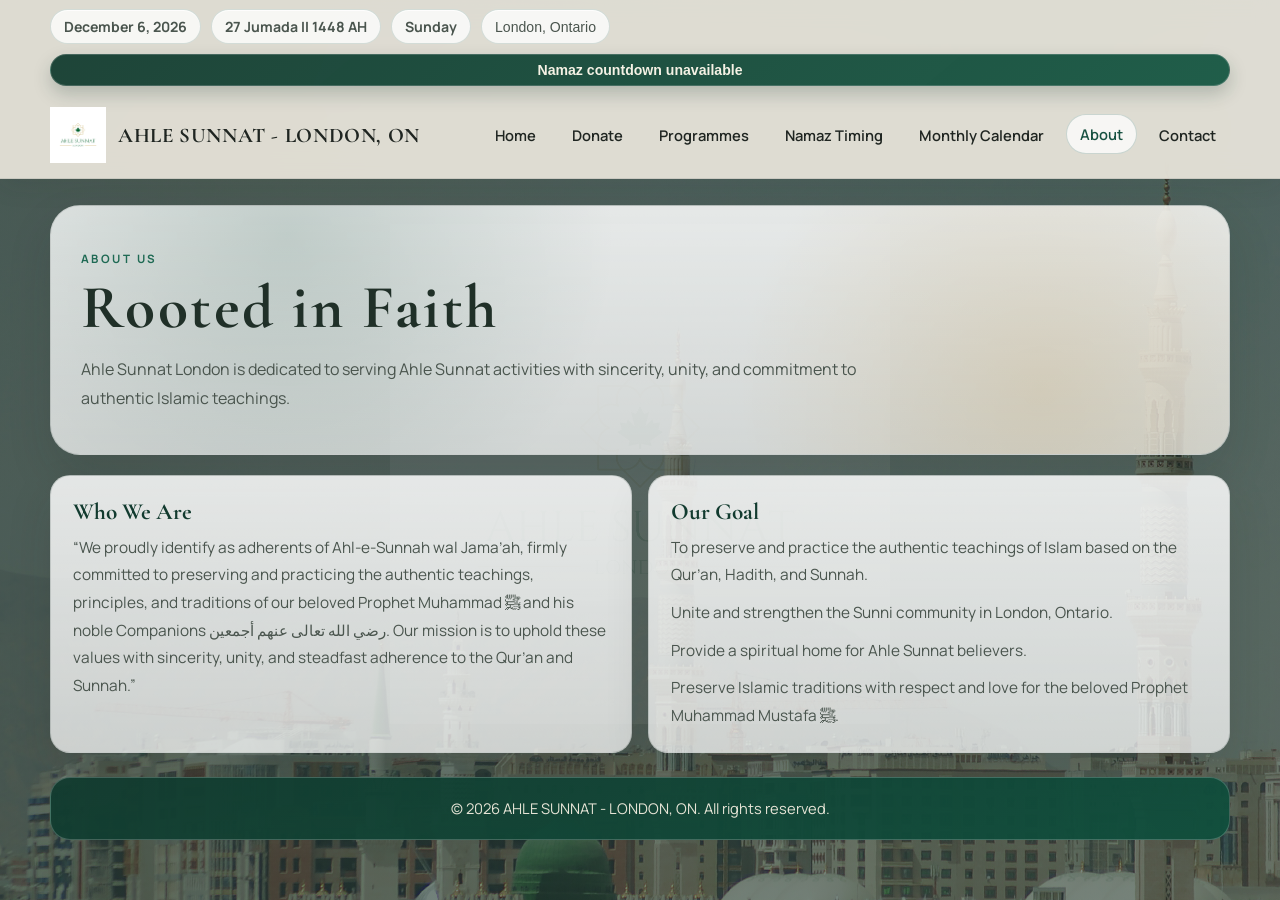
==== commit 7eb73890: "Update programme poster labels, refine transparent logo styling, and soften location pill weight" ====
--- a/about.html
+++ b/about.html
@@ -8,7 +8,7 @@
   <link rel="preconnect" href="https://fonts.googleapis.com" />
   <link rel="preconnect" href="https://fonts.gstatic.com" crossorigin />
   <link href="https://fonts.googleapis.com/css2?family=Cormorant+Garamond:wght@500;600;700&family=Manrope:wght@400;500;600;700&display=swap" rel="stylesheet" />
-  <link rel="stylesheet" href="styles.css?v=20260421d" />
+  <link rel="stylesheet" href="styles.css?v=20260421e" />
 </head>
 <body class="page-about">
   <div class="page-shell">
@@ -89,7 +89,7 @@
     </footer>
   </div>
 
-  <script src="app.js?v=20260421d"></script>
+  <script src="app.js?v=20260421e"></script>
 </body>
 </html>
 
--- a/styles.css
+++ b/styles.css
@@ -134,7 +134,8 @@
 }
 
 .date-pill.location-pill {
-  color: var(--emerald-900);
+  color: var(--ink-700);
+  font-weight: 500;
   cursor: pointer;
   max-width: min(320px, 100%);
   white-space: nowrap;
@@ -236,8 +237,10 @@
 .brand img {
   height: 56px;
   width: auto;
+  max-width: 100%;
+  object-fit: contain;
   display: block;
-  filter: drop-shadow(0 8px 16px rgba(25, 43, 36, 0.2));
+  filter: none;
   border-radius: 0;
   background: transparent;
 }
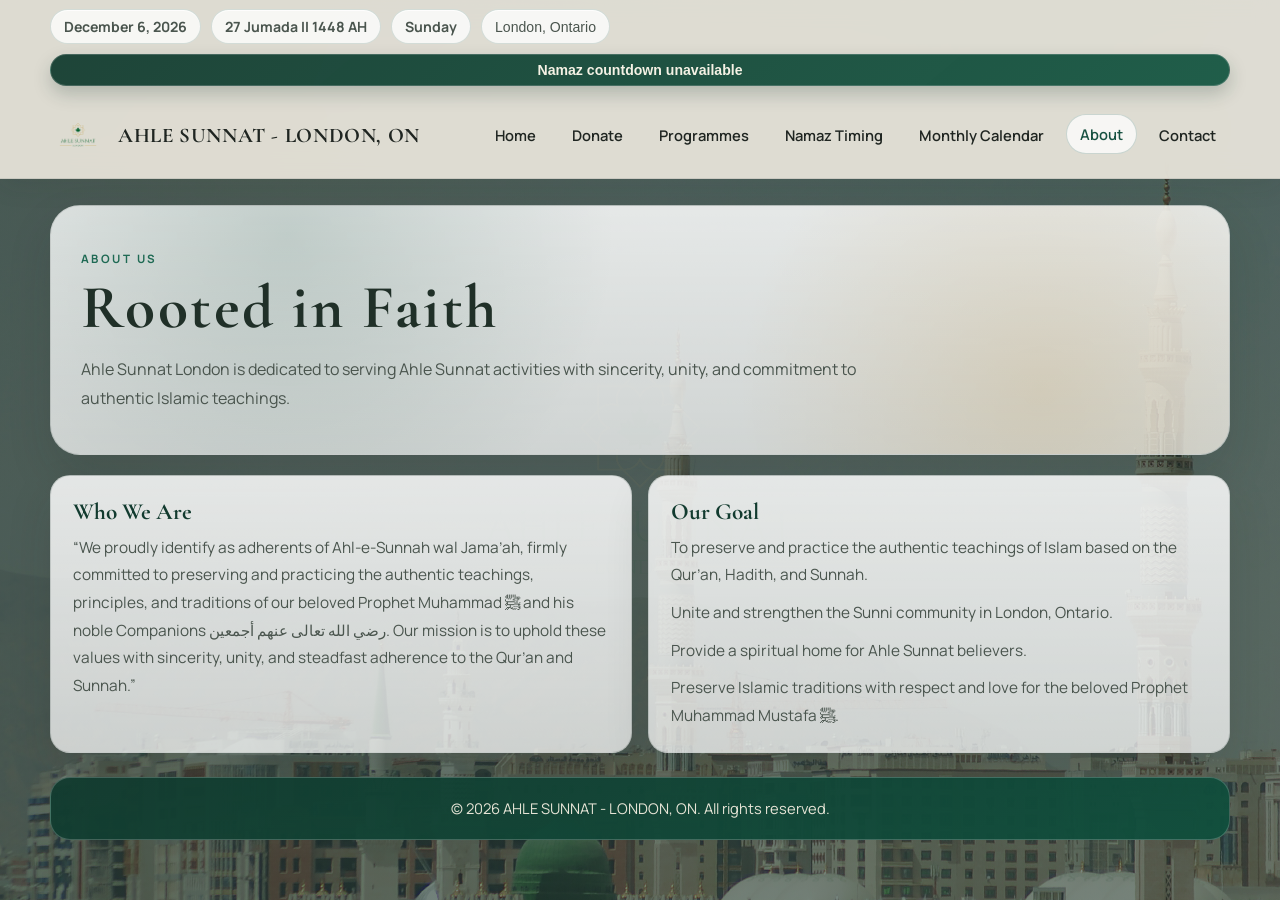
==== commit fa9e6cd2: "Restore poster names, apply requested programme dates, and replace logo with transparent asset" ====
--- a/about.html
+++ b/about.html
@@ -8,7 +8,7 @@
   <link rel="preconnect" href="https://fonts.googleapis.com" />
   <link rel="preconnect" href="https://fonts.gstatic.com" crossorigin />
   <link href="https://fonts.googleapis.com/css2?family=Cormorant+Garamond:wght@500;600;700&family=Manrope:wght@400;500;600;700&display=swap" rel="stylesheet" />
-  <link rel="stylesheet" href="styles.css?v=20260421e" />
+  <link rel="stylesheet" href="styles.css?v=20260421f" />
 </head>
 <body class="page-about">
   <div class="page-shell">
@@ -89,7 +89,7 @@
     </footer>
   </div>
 
-  <script src="app.js?v=20260421e"></script>
+  <script src="app.js?v=20260421f"></script>
 </body>
 </html>
 
--- a/styles.css
+++ b/styles.css
@@ -135,7 +135,7 @@
 
 .date-pill.location-pill {
   color: var(--ink-700);
-  font-weight: 500;
+  font-weight: 400;
   cursor: pointer;
   max-width: min(320px, 100%);
   white-space: nowrap;
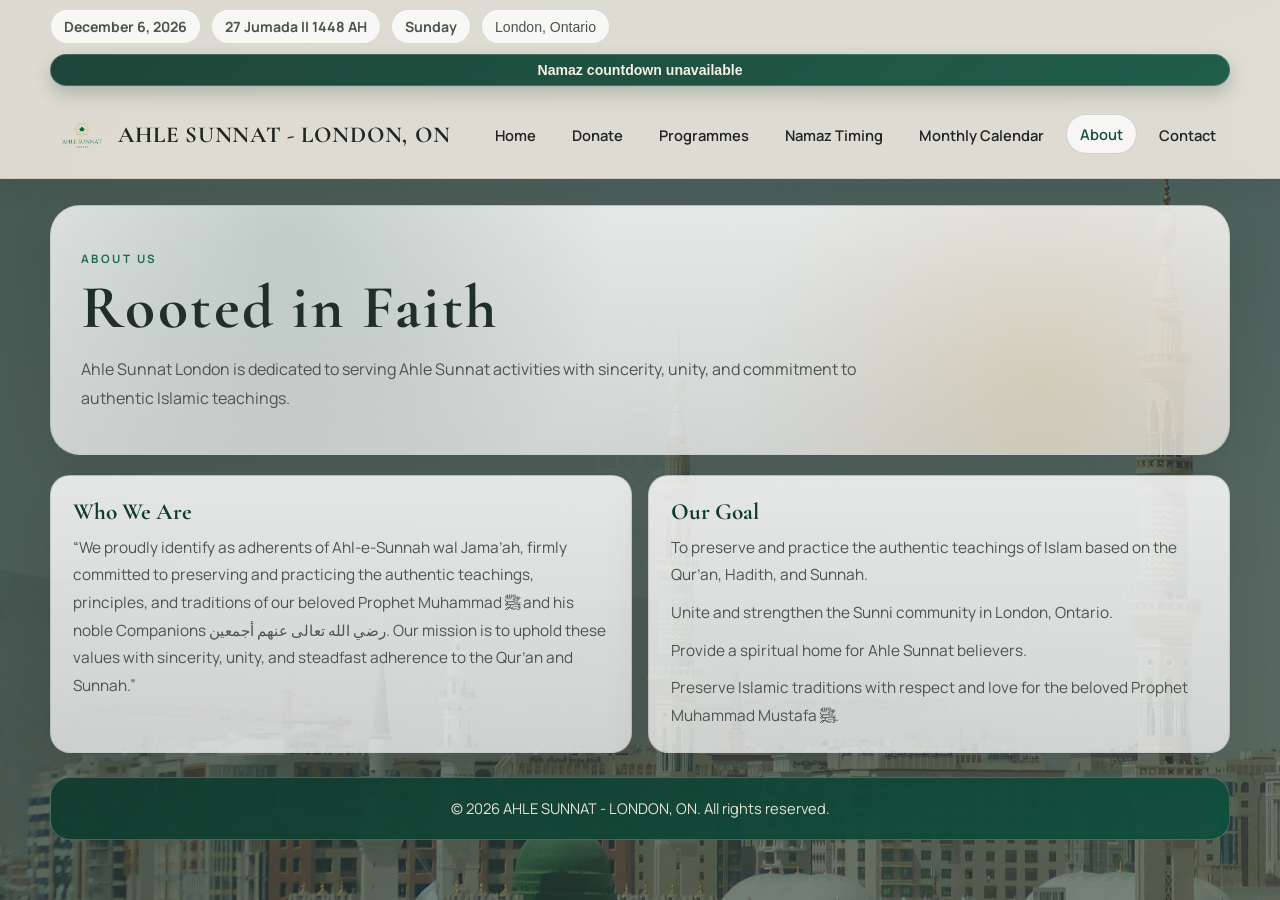
==== commit 4d5936b3: "Show donation popup on reload across pages and enlarge brand visuals without taller header" ====
--- a/about.html
+++ b/about.html
@@ -8,7 +8,7 @@
   <link rel="preconnect" href="https://fonts.googleapis.com" />
   <link rel="preconnect" href="https://fonts.gstatic.com" crossorigin />
   <link href="https://fonts.googleapis.com/css2?family=Cormorant+Garamond:wght@500;600;700&family=Manrope:wght@400;500;600;700&display=swap" rel="stylesheet" />
-  <link rel="stylesheet" href="styles.css?v=20260421f" />
+  <link rel="stylesheet" href="styles.css?v=20260421g" />
 </head>
 <body class="page-about">
   <div class="page-shell">
@@ -89,7 +89,7 @@
     </footer>
   </div>
 
-  <script src="app.js?v=20260421f"></script>
+  <script src="app.js?v=20260421g"></script>
 </body>
 </html>
 
--- a/styles.css
+++ b/styles.css
@@ -243,6 +243,8 @@
   filter: none;
   border-radius: 0;
   background: transparent;
+  transform: scale(1.14);
+  transform-origin: left center;
 }
 
 .brand small {
@@ -260,6 +262,10 @@
   font-size: 1.3rem;
   letter-spacing: 0.03em;
   font-weight: 700;
+  display: inline-block;
+  line-height: 1;
+  transform: scale(1.1);
+  transform-origin: left center;
 }
 
 .brand-mobile-city {
@@ -1275,10 +1281,14 @@
     line-height: 1.05;
     font-size: 1.02rem;
     letter-spacing: 0.02em;
+    transform: scale(1.06);
+    transform-origin: left center;
   }
 
   .brand img {
     height: 46px;
+    transform: scale(1.12);
+    transform-origin: left center;
   }
 
   .brand {
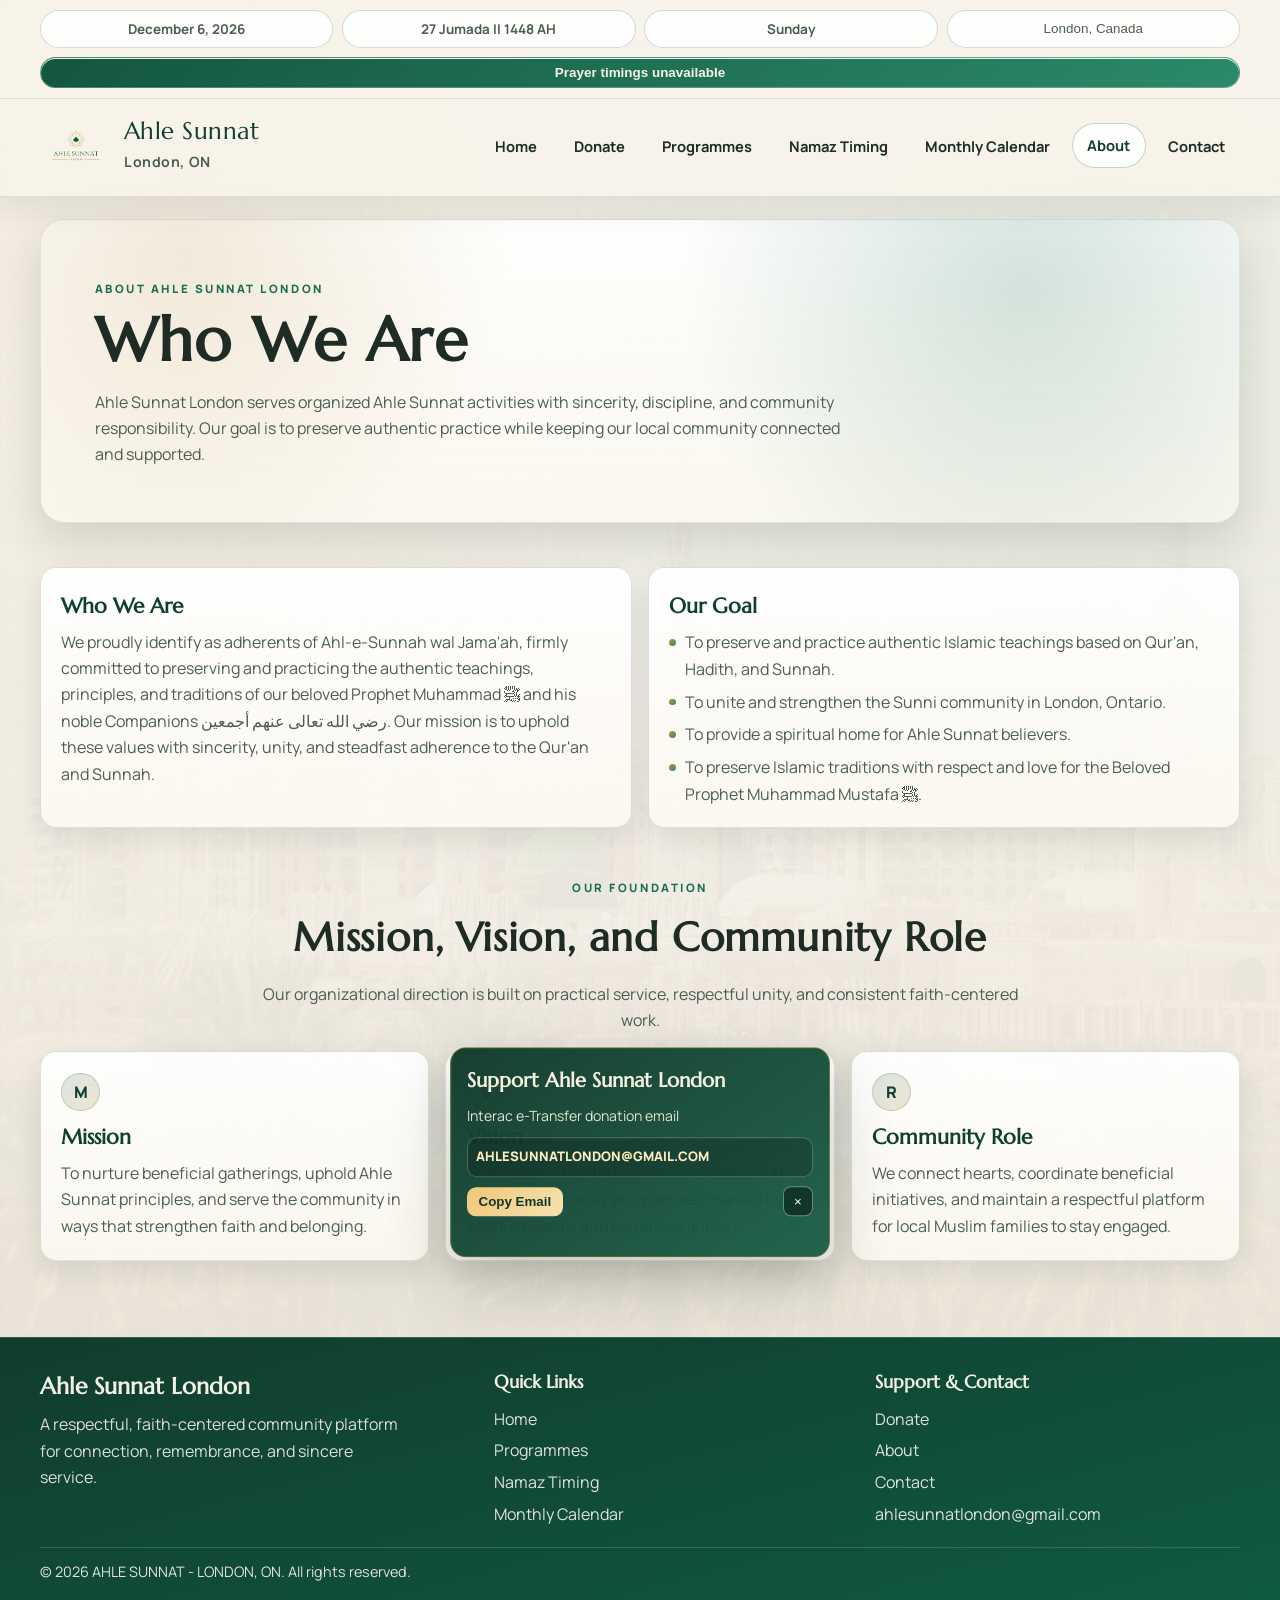
==== commit ae735a15: "Premium responsive rebuild: unify pages, modern UI, upgraded prayer/calendar/programmes" ====
--- a/about.html
+++ b/about.html
@@ -1,97 +1,179 @@
-<!DOCTYPE html>
+﻿<!DOCTYPE html>
 <html lang="en">
 <head>
   <meta charset="UTF-8" />
   <meta name="viewport" content="width=device-width, initial-scale=1.0" />
-  <title>About | AHLE SUNNAT - LONDON, ON</title>
-  <meta name="description" content="Learn about Ahle Sunnat London, ON mission and goals." />
+  <title>About | Ahle Sunnat London</title>
+  <meta name="description" content="Learn about Ahle Sunnat London, our identity, mission, vision, and role in serving Ahle Sunnat community activities." />
+  <meta name="theme-color" content="#145640" />
+  <meta property="og:type" content="website" />
+  <meta property="og:title" content="About | Ahle Sunnat London" />
+  <meta property="og:description" content="Who we are, our goal, and how Ahle Sunnat London serves faith-centered community programmes." />
+  <meta property="og:url" content="https://aeatesham.github.io/ahlesunnatlondon3/about.html" />
+  <meta property="og:image" content="https://aeatesham.github.io/ahlesunnatlondon3/logo.png" />
+  <meta name="twitter:card" content="summary_large_image" />
+  <link rel="canonical" href="https://aeatesham.github.io/ahlesunnatlondon3/about.html" />
+  <link rel="icon" href="logo.png" type="image/png" />
   <link rel="preconnect" href="https://fonts.googleapis.com" />
   <link rel="preconnect" href="https://fonts.gstatic.com" crossorigin />
-  <link href="https://fonts.googleapis.com/css2?family=Cormorant+Garamond:wght@500;600;700&family=Manrope:wght@400;500;600;700&display=swap" rel="stylesheet" />
-  <link rel="stylesheet" href="styles.css?v=20260421g" />
+  <link href="https://fonts.googleapis.com/css2?family=Manrope:wght@400;500;600;700;800&family=Marcellus&family=Noto+Naskh+Arabic:wght@500;700&display=swap" rel="stylesheet" />
+  <link rel="stylesheet" href="styles.css?v=20260421-premium-1" />
 </head>
 <body class="page-about">
-  <div class="page-shell">
-    <header class="topbar">
-      <div class="topbar-inner">
-        <div class="date-wrap">
-          <div class="date-pill" id="englishDate">Loading...</div>
-          <div class="date-pill" id="hijriDate">Loading...</div>
-          <div class="date-pill" id="dayName">Loading...</div>
+  <a class="skip-link" href="#main-content">Skip to main content</a>
+
+  <header class="site-header">
+    <div class="meta-strip">
+      <div class="container">
+        <div class="meta-pills" aria-label="Today and prayer status">
+          <div class="meta-pill" id="englishDate">Loading date...</div>
+          <div class="meta-pill" id="hijriDate">Loading Hijri...</div>
+          <div class="meta-pill" id="dayName">Loading day...</div>
+          <button class="meta-pill meta-pill--location" id="locationPill" type="button" aria-label="Change location">London, Canada</button>
+          <button class="meta-pill meta-pill--countdown" id="prayerCountdown" type="button" aria-label="Open Namaz Timing page">Loading prayer countdown...</button>
         </div>
       </div>
+    </div>
 
-      <nav class="nav">
-        <a class="brand" href="index.html">
-          <img src="logo.png" alt="Ahle Sunnat London Logo" />
+    <div class="nav-wrap">
+      <div class="container nav-shell">
+        <a class="brand" href="index.html" aria-label="Ahle Sunnat London home">
+          <img src="logo.png" alt="Ahle Sunnat London logo" />
           <div>
-            <strong>AHLE SUNNAT - LONDON, ON</strong>
+            <span>Ahle Sunnat</span>
+            <small>London, ON</small>
           </div>
         </a>
 
-        <button class="nav-toggle" type="button" aria-label="Open menu" aria-expanded="false">
-          <span class="bar"></span>
-          <span class="bar"></span>
-          <span class="bar"></span>
+        <button class="nav-toggle" type="button" id="navToggle" aria-expanded="false" aria-controls="primaryNav" aria-label="Open menu">
+          <span></span>
+          <span></span>
+          <span></span>
         </button>
 
-        <div class="nav-links">
-          <a href="index.html">Home</a>
-          <a href="donate.html">Donate</a>
-          <a href="programmes.html">Programmes</a>
-          <a href="namaz-timings.html">Namaz Timing</a>
-          <a href="calendar.html">Monthly Calendar</a>
-          <a href="about.html" aria-current="page">About</a>
-          <a href="contact.html">Contact</a>
-        </div>
-      </nav>
-    </header>
+        <nav class="site-nav" id="primaryNav" aria-label="Primary navigation">
+          <a class="nav-link" href="index.html">Home</a>
+          <a class="nav-link" href="donate.html">Donate</a>
+          <a class="nav-link" href="programmes.html">Programmes</a>
+          <a class="nav-link" href="namaz-timings.html">Namaz Timing</a>
+          <a class="nav-link" href="monthly-calendar.html">Monthly Calendar</a>
+          <a class="nav-link" href="about.html" aria-current="page">About</a>
+          <a class="nav-link" href="contact.html">Contact</a>
+        </nav>
+      </div>
+    </div>
+  </header>
 
-    <main>
-      <section class="hero reveal">
-        <span class="hero-kicker">About Us</span>
-        <h1>Rooted in Faith</h1>
-        <p>
-          Ahle Sunnat London is dedicated to serving Ahle Sunnat activities with sincerity, unity, and commitment to authentic Islamic teachings.
-        </p>
-      </section>
+  <main id="main-content">
+    <section class="section">
+      <div class="container">
+        <article class="page-hero reveal">
+          <span class="kicker">About Ahle Sunnat London</span>
+          <h1>Who We Are</h1>
+          <p>
+            Ahle Sunnat London serves organized Ahle Sunnat activities with sincerity, discipline, and community responsibility.
+            Our goal is to preserve authentic practice while keeping our local community connected and supported.
+          </p>
+        </article>
+      </div>
+    </section>
 
-      <section class="section">
-        <div class="grid-2">
+    <section class="section">
+      <div class="container grid-2">
+        <article class="card reveal">
+          <h3>Who We Are</h3>
+          <p>
+            We proudly identify as adherents of Ahl-e-Sunnah wal Jama'ah, firmly committed to preserving and practicing
+            the authentic teachings, principles, and traditions of our beloved Prophet Muhammad ﷺ and his noble Companions
+            رضي الله تعالى عنهم أجمعين. Our mission is to uphold these values with sincerity, unity, and steadfast adherence
+            to the Qur'an and Sunnah.
+          </p>
+        </article>
+
+        <article class="card reveal">
+          <h3>Our Goal</h3>
+          <ul>
+            <li>To preserve and practice authentic Islamic teachings based on Qur'an, Hadith, and Sunnah.</li>
+            <li>To unite and strengthen the Sunni community in London, Ontario.</li>
+            <li>To provide a spiritual home for Ahle Sunnat believers.</li>
+            <li>To preserve Islamic traditions with respect and love for the Beloved Prophet Muhammad Mustafa ﷺ.</li>
+          </ul>
+        </article>
+      </div>
+    </section>
+
+    <section class="section">
+      <div class="container">
+        <header class="section-head reveal">
+          <span class="kicker">Our Foundation</span>
+          <h2>Mission, Vision, and Community Role</h2>
+          <p>Our organizational direction is built on practical service, respectful unity, and consistent faith-centered work.</p>
+        </header>
+
+        <div class="grid-3">
           <article class="card reveal">
-            <h3>Who We Are</h3>
+            <span class="icon-badge" aria-hidden="true">M</span>
+            <h3>Mission</h3>
             <p>
-              “We proudly identify as adherents of Ahl-e-Sunnah wal Jama’ah, firmly committed to preserving and practicing the authentic teachings, principles, and traditions of our beloved Prophet Muhammad ﷺ and his noble Companions رضي الله تعالى عنهم أجمعين. Our mission is to uphold these values with sincerity, unity, and steadfast adherence to the Qur’an and Sunnah.”
+              To nurture beneficial gatherings, uphold Ahle Sunnat principles, and serve the community in ways that strengthen faith and belonging.
             </p>
           </article>
 
           <article class="card reveal">
-            <h3>Our Goal</h3>
+            <span class="icon-badge" aria-hidden="true">V</span>
+            <h3>Vision</h3>
             <p>
-              To preserve and practice the authentic teachings of Islam based on the Qur’an, Hadith, and Sunnah.
+              To become a trusted center for organized Ahle Sunnat community programmes marked by adab, sincerity, and beneficial impact.
             </p>
-            <p style="margin-top: 10px;">
-              Unite and strengthen the Sunni community in London, Ontario.
-            </p>
-            <p style="margin-top: 10px;">
-              Provide a spiritual home for Ahle Sunnat believers.
-            </p>
-            <p style="margin-top: 10px;">
-              Preserve Islamic traditions with respect and love for the beloved Prophet Muhammad Mustafa ﷺ.
+          </article>
+
+          <article class="card reveal">
+            <span class="icon-badge" aria-hidden="true">R</span>
+            <h3>Community Role</h3>
+            <p>
+              We connect hearts, coordinate beneficial initiatives, and maintain a respectful platform for local Muslim families to stay engaged.
             </p>
           </article>
         </div>
-      </section>
-    </main>
+      </div>
+    </section>
+  </main>
 
-    <footer class="footer reveal">
-      <p>© <span class="js-year"></span> AHLE SUNNAT - LONDON, ON. All rights reserved.</p>
-    </footer>
-  </div>
+  <footer class="site-footer">
+    <div class="container footer-grid">
+      <div class="footer-brand">
+        <h2>Ahle Sunnat London</h2>
+        <p>A respectful, faith-centered community platform for connection, remembrance, and sincere service.</p>
+      </div>
 
-  <script src="app.js?v=20260421g"></script>
+      <div>
+        <h3 class="footer-title">Quick Links</h3>
+        <ul class="footer-links">
+          <li><a href="index.html">Home</a></li>
+          <li><a href="programmes.html">Programmes</a></li>
+          <li><a href="namaz-timings.html">Namaz Timing</a></li>
+          <li><a href="monthly-calendar.html">Monthly Calendar</a></li>
+        </ul>
+      </div>
+
+      <div>
+        <h3 class="footer-title">Support & Contact</h3>
+        <ul class="footer-links">
+          <li><a href="donate.html">Donate</a></li>
+          <li><a href="about.html">About</a></li>
+          <li><a href="contact.html">Contact</a></li>
+          <li><a href="mailto:ahlesunnatlondon@gmail.com">ahlesunnatlondon@gmail.com</a></li>
+        </ul>
+      </div>
+    </div>
+
+    <div class="container footer-bottom">
+      © <span class="js-year"></span> AHLE SUNNAT - LONDON, ON. All rights reserved.
+    </div>
+  </footer>
+
+  <button class="back-to-top" id="backToTop" type="button" aria-label="Back to top">↑</button>
+
+  <script src="app.js?v=20260421-premium-1" defer></script>
 </body>
 </html>
-
-
-
--- a/styles.css
+++ b/styles.css
@@ -1,25 +1,27 @@
 ﻿:root {
-  --sand-50: #f8f3e8;
-  --sand-100: #f1e8d5;
-  --sand-200: #e5d6b8;
-  --emerald-900: #123b2f;
-  --emerald-800: #175141;
-  --emerald-700: #1f6a54;
-  --emerald-500: #2f8f72;
-  --amber-500: #bf8a2e;
-  --amber-400: #d9ab55;
-  --ink-900: #1f2521;
-  --ink-700: #4a554e;
-  --ink-500: #657369;
-  --white: #ffffff;
-  --line: rgba(24, 47, 39, 0.14);
-  --line-strong: rgba(24, 47, 39, 0.25);
-  --shadow-soft: 0 16px 44px rgba(28, 35, 30, 0.12);
-  --shadow-card: 0 20px 46px rgba(22, 34, 29, 0.12);
-  --radius-xl: 30px;
-  --radius-lg: 20px;
-  --radius-md: 14px;
-  --container: min(1180px, calc(100% - 34px));
+  --bg: #f7f5ef;
+  --bg-soft: #f0ede3;
+  --surface: #ffffff;
+  --surface-soft: #f7fbf8;
+  --primary-900: #0f3f31;
+  --primary-800: #145640;
+  --primary-700: #1a6f53;
+  --primary-500: #2b8a68;
+  --gold-600: #a87d2f;
+  --gold-500: #bc9342;
+  --gold-300: #e4cf9f;
+  --text-900: #1e2c25;
+  --text-700: #4d5d54;
+  --text-500: #6f7f76;
+  --line: rgba(19, 67, 50, 0.14);
+  --line-strong: rgba(19, 67, 50, 0.24);
+  --shadow-sm: 0 10px 28px rgba(17, 40, 31, 0.1);
+  --shadow-md: 0 18px 44px rgba(15, 34, 26, 0.14);
+  --shadow-lg: 0 28px 64px rgba(11, 28, 22, 0.2);
+  --radius-lg: 24px;
+  --radius-md: 16px;
+  --radius-sm: 12px;
+  --container: min(1200px, calc(100% - 2rem));
 }
 
 * {
@@ -34,28 +36,15 @@
 
 body {
   font-family: "Manrope", sans-serif;
-  color: var(--ink-900);
+  color: var(--text-900);
+  background:
+    linear-gradient(180deg, rgba(251, 249, 243, 0.94) 0%, rgba(243, 239, 229, 0.92) 52%, rgba(239, 232, 217, 0.92) 100%),
+    url("assets/madinah-hd.jpg") center center / cover no-repeat fixed;
   min-height: 100vh;
-  background-color: #d5ddd2;
+  line-height: 1.65;
   overflow-x: hidden;
-  position: relative;
   opacity: 0;
-  transform: translateY(8px);
-}
-
-body.page-ready {
-  opacity: 1;
-  transform: none;
-  transition: opacity 0.42s ease, transform 0.42s ease;
-}
-
-body.page-leave {
-  opacity: 0;
-  transform: translateY(8px);
-}
-
-body.modal-open {
-  overflow: hidden;
+  transform: translateY(6px);
 }
 
 body::before {
@@ -64,13 +53,12 @@
   inset: 0;
   pointer-events: none;
   background:
-    linear-gradient(135deg, rgba(12, 36, 27, 0.64), rgba(19, 46, 35, 0.56)),
-    radial-gradient(circle at 18% 16%, rgba(217, 171, 85, 0.1), transparent 34%),
-    radial-gradient(circle at 86% 18%, rgba(31, 106, 84, 0.09), transparent 34%),
-    url("assets/madinah-hd.jpg") center center / cover no-repeat;
-  background-attachment: fixed, fixed, fixed, fixed;
-  transform: translateZ(0);
-  z-index: 0;
+    radial-gradient(circle at 14% 12%, rgba(188, 147, 66, 0.12), transparent 34%),
+    radial-gradient(circle at 86% 18%, rgba(26, 111, 83, 0.1), transparent 36%),
+    linear-gradient(rgba(20, 86, 64, 0.018) 1px, transparent 1px),
+    linear-gradient(90deg, rgba(20, 86, 64, 0.018) 1px, transparent 1px);
+  background-size: auto, auto, 36px 36px, 36px 36px;
+  z-index: -1;
 }
 
 body::after {
@@ -78,15 +66,27 @@
   position: fixed;
   inset: 0;
   pointer-events: none;
-  background: url("logo.png") center 56% / min(52vw, 500px) no-repeat;
-  opacity: 0.055;
-  z-index: 0;
-  filter: saturate(80%);
-}
-
-.page-shell {
-  position: relative;
-  z-index: 1;
+  background: radial-gradient(circle at center, rgba(255, 255, 255, 0.15), rgba(247, 241, 229, 0.48));
+  z-index: -1;
+}
+
+body.page-ready {
+  opacity: 1;
+  transform: translateY(0);
+  transition: opacity 0.36s ease, transform 0.36s ease;
+}
+
+body.modal-open {
+  overflow: hidden;
+}
+
+img {
+  max-width: 100%;
+  display: block;
+}
+
+a {
+  color: inherit;
 }
 
 .container {
@@ -94,499 +94,1206 @@
   margin: 0 auto;
 }
 
-.topbar {
-  position: relative;
-  z-index: 20;
+.skip-link {
+  position: absolute;
+  left: -9999px;
+  top: 0;
+  background: var(--primary-900);
+  color: #fff;
+  padding: 0.65rem 0.9rem;
+  border-radius: 10px;
+  z-index: 10000;
+}
+
+.skip-link:focus {
+  left: 1rem;
+  top: 1rem;
+}
+
+.sr-only {
+  border: 0 !important;
+  clip: rect(1px, 1px, 1px, 1px) !important;
+  -webkit-clip-path: inset(50%) !important;
+  clip-path: inset(50%) !important;
+  height: 1px !important;
+  overflow: hidden !important;
+  padding: 0 !important;
+  position: absolute !important;
+  width: 1px !important;
+  white-space: nowrap !important;
+}
+
+.site-header {
+  position: sticky;
+  top: 0;
+  z-index: 1000;
   backdrop-filter: blur(12px);
-  background: rgba(248, 243, 232, 0.85);
-  border-bottom: 1px solid rgba(24, 47, 39, 0.1);
-  box-shadow: 0 8px 24px rgba(32, 42, 36, 0.08);
-}
-
-.topbar-inner {
-  width: var(--container);
-  margin: 0 auto;
-  padding: 9px 0 8px;
-  display: flex;
-  justify-content: space-between;
-  align-items: center;
-  gap: 10px;
-}
-
-.date-wrap {
-  display: flex;
-  flex-wrap: wrap;
-  justify-content: flex-start;
-  gap: 10px;
-  flex: 1;
-  min-width: 0;
-}
-
-.date-pill {
-  padding: 7px 13px;
+  background: rgba(248, 244, 235, 0.86);
+  border-bottom: 1px solid rgba(20, 86, 64, 0.12);
+  box-shadow: 0 10px 28px rgba(22, 38, 31, 0.09);
+}
+
+.meta-strip {
+  border-bottom: 1px solid rgba(20, 86, 64, 0.11);
+}
+
+.meta-pills {
+  display: grid;
+  grid-template-columns: repeat(4, minmax(0, 1fr));
+  gap: 0.55rem;
+  padding: 0.6rem 0;
+}
+
+.meta-pill {
   border-radius: 999px;
-  background: rgba(255, 255, 255, 0.78);
-  border: 1px solid rgba(23, 81, 65, 0.16);
-  color: var(--ink-700);
-  font-size: 0.88rem;
+  border: 1px solid rgba(20, 86, 64, 0.2);
+  background: rgba(255, 255, 255, 0.86);
+  color: var(--text-700);
+  font-size: 0.84rem;
   font-weight: 700;
-  box-shadow: inset 0 1px 0 rgba(255, 255, 255, 0.82);
-}
-
-.date-pill.location-pill {
-  color: var(--ink-700);
-  font-weight: 400;
-  cursor: pointer;
-  max-width: min(320px, 100%);
+  text-align: center;
+  padding: 0.45rem 0.75rem;
+  box-shadow: inset 0 1px 0 rgba(255, 255, 255, 0.9);
   white-space: nowrap;
   overflow: hidden;
   text-overflow: ellipsis;
-  transition: transform 0.2s ease, box-shadow 0.2s ease, border-color 0.2s ease;
+}
+
+.meta-pill--location {
+  font-weight: 500;
+  cursor: pointer;
   appearance: none;
 }
 
-.date-pill.location-pill:hover {
+.meta-pill--countdown {
+  grid-column: 1 / -1;
+  background: linear-gradient(135deg, var(--primary-800), var(--primary-500));
+  color: #f7f3e8;
+  border-color: rgba(255, 255, 255, 0.25);
+  font-weight: 700;
+  cursor: pointer;
+  appearance: none;
+}
+
+.meta-pill--location:hover,
+.meta-pill--countdown:hover {
   transform: translateY(-1px);
-  box-shadow: 0 12px 24px rgba(24, 40, 33, 0.18);
-  border-color: rgba(191, 138, 46, 0.4);
-}
-
-.date-pill.prayer-countdown {
-  width: 100%;
-  flex: 1 0 100%;
+  transition: transform 0.2s ease;
+}
+
+.meta-pill:focus-visible {
+  outline: 2px solid var(--gold-500);
+  outline-offset: 2px;
+}
+
+.nav-wrap {
+  padding: 0.72rem 0 0.85rem;
+}
+
+.nav-shell {
   display: flex;
   align-items: center;
-  justify-content: center;
-  text-align: center;
+  justify-content: space-between;
+  gap: 1rem;
+}
+
+.brand {
+  display: inline-flex;
+  align-items: center;
+  gap: 0.75rem;
   text-decoration: none;
-  white-space: nowrap;
-  cursor: pointer;
-  appearance: none;
-  color: #f5f2e5;
-  background: linear-gradient(140deg, rgba(18, 59, 47, 0.94), rgba(22, 86, 66, 0.95));
-  border-color: rgba(255, 255, 255, 0.18);
-  box-shadow: 0 8px 18px rgba(17, 50, 40, 0.22);
-}
-
-.date-pill.prayer-countdown:hover {
+  min-width: 0;
+}
+
+.brand img {
+  width: 72px;
+  height: 72px;
+  object-fit: contain;
+  flex-shrink: 0;
+}
+
+.brand span {
+  font-family: "Marcellus", serif;
+  color: var(--primary-900);
+  font-size: 1.52rem;
+  line-height: 0.94;
+  letter-spacing: 0.02em;
+  display: inline-block;
+}
+
+.brand small {
+  display: block;
+  margin-top: 0.26rem;
+  color: var(--text-700);
+  font-size: 0.88rem;
+  letter-spacing: 0.04em;
+  font-family: "Manrope", sans-serif;
+  font-weight: 700;
+}
+
+.site-nav {
+  display: flex;
+  align-items: center;
+  gap: 0.4rem;
+  flex-wrap: wrap;
+  justify-content: flex-end;
+}
+
+.nav-link {
+  text-decoration: none;
+  font-weight: 700;
+  color: var(--text-900);
+  padding: 0.6rem 0.9rem;
+  border-radius: 999px;
+  border: 1px solid transparent;
+  transition: all 0.24s ease;
+  font-size: 0.92rem;
+}
+
+.nav-link:hover,
+.nav-link:focus-visible,
+.nav-link[aria-current="page"] {
+  color: var(--primary-900);
+  background: rgba(255, 255, 255, 0.9);
+  border-color: rgba(20, 86, 64, 0.25);
   transform: translateY(-1px);
-  box-shadow: 0 12px 24px rgba(24, 40, 33, 0.18);
-  border-color: rgba(255, 235, 186, 0.44);
-}
-
-.date-pill.location-pill:focus-visible,
-.date-pill.prayer-countdown:focus-visible {
-  outline: 2px solid rgba(191, 138, 46, 0.8);
-  outline-offset: 2px;
-}
-
-.nav {
-  width: var(--container);
-  margin: 0 auto;
-  padding: 13px 0 15px;
-  display: flex;
-  justify-content: space-between;
-  align-items: center;
-  gap: 14px;
 }
 
 .nav-toggle {
   display: none;
   width: 44px;
   height: 44px;
+  border: 1px solid rgba(20, 86, 64, 0.24);
   border-radius: 12px;
-  border: 1px solid rgba(23, 81, 65, 0.26);
-  background: rgba(255, 255, 255, 0.88);
-  cursor: pointer;
+  background: rgba(255, 255, 255, 0.92);
   align-items: center;
   justify-content: center;
+  flex-direction: column;
   gap: 5px;
-  flex-direction: column;
-  box-shadow: 0 8px 20px rgba(24, 40, 33, 0.12);
-}
-
-.nav-toggle .bar {
-  width: 19px;
+  cursor: pointer;
+}
+
+.nav-toggle span {
+  width: 20px;
   height: 2px;
   border-radius: 999px;
-  background: var(--emerald-900);
-  transition: transform 0.24s ease, opacity 0.24s ease;
-}
-
-.nav-toggle[aria-expanded="true"] .bar:nth-child(1) {
+  background: var(--primary-900);
+  transition: transform 0.2s ease, opacity 0.2s ease;
+}
+
+.nav-toggle[aria-expanded="true"] span:nth-child(1) {
   transform: translateY(7px) rotate(45deg);
 }
 
-.nav-toggle[aria-expanded="true"] .bar:nth-child(2) {
+.nav-toggle[aria-expanded="true"] span:nth-child(2) {
   opacity: 0;
 }
 
-.nav-toggle[aria-expanded="true"] .bar:nth-child(3) {
+.nav-toggle[aria-expanded="true"] span:nth-child(3) {
   transform: translateY(-7px) rotate(-45deg);
 }
 
-.brand {
-  display: flex;
-  align-items: center;
-  gap: 12px;
-  min-width: 0;
-  text-decoration: none;
-  color: inherit;
-}
-
-.brand img {
-  height: 56px;
-  width: auto;
-  max-width: 100%;
-  object-fit: contain;
-  display: block;
-  filter: none;
-  border-radius: 0;
-  background: transparent;
-  transform: scale(1.14);
-  transform-origin: left center;
-}
-
-.brand small {
-  display: block;
-  color: var(--emerald-700);
-  letter-spacing: 0.16em;
+main {
+  padding-bottom: 2rem;
+}
+
+.section {
+  padding: 1.4rem 0;
+}
+
+.kicker {
+  display: inline-block;
   text-transform: uppercase;
-  font-size: 0.64rem;
-  margin-bottom: 3px;
-  font-weight: 700;
-}
-
-.brand strong {
-  font-family: "Cormorant Garamond", serif;
-  font-size: 1.3rem;
-  letter-spacing: 0.03em;
-  font-weight: 700;
-  display: inline-block;
-  line-height: 1;
-  transform: scale(1.1);
-  transform-origin: left center;
-}
-
-.brand-mobile-city {
-  display: inline;
-}
-
-.nav-links {
-  display: flex;
-  align-items: center;
-  justify-content: flex-end;
-  flex-wrap: wrap;
-  gap: 8px;
-}
-
-.nav-links a {
-  text-decoration: none;
-  color: var(--ink-900);
-  font-weight: 600;
-  font-size: 0.92rem;
-  padding: 9px 13px;
-  border-radius: 999px;
-  border: 1px solid transparent;
-  transition: 0.25s ease;
-}
-
-.nav-links a:hover,
-.nav-links a[aria-current="page"] {
-  color: var(--emerald-800);
-  background: rgba(255, 255, 255, 0.76);
-  border-color: rgba(23, 81, 65, 0.2);
-  transform: translateY(-1px);
-}
-
-.hero {
-  width: var(--container);
-  margin: 26px auto 20px;
-  padding: 40px 30px;
+  letter-spacing: 0.22em;
+  font-size: 0.72rem;
+  color: var(--primary-700);
+  font-weight: 800;
+}
+
+.page-hero {
+  padding: clamp(2rem, 4.2vw, 3.5rem);
+  border-radius: var(--radius-lg);
   border: 1px solid var(--line);
-  border-radius: var(--radius-xl);
-  background: linear-gradient(180deg, rgba(255, 255, 255, 0.86), rgba(255, 255, 255, 0.73));
-  box-shadow: var(--shadow-card);
+  background: linear-gradient(180deg, rgba(255, 255, 255, 0.92), rgba(252, 249, 241, 0.84));
+  box-shadow: var(--shadow-md);
   position: relative;
   overflow: hidden;
 }
 
-.hero::before {
+.page-hero::before {
   content: "";
   position: absolute;
   inset: 0;
   background:
-    radial-gradient(circle at 8% 10%, rgba(191, 138, 46, 0.15), transparent 34%),
-    radial-gradient(circle at 88% 20%, rgba(31, 106, 84, 0.15), transparent 30%);
+    radial-gradient(circle at 12% 12%, rgba(188, 147, 66, 0.18), transparent 30%),
+    radial-gradient(circle at 82% 22%, rgba(26, 111, 83, 0.18), transparent 34%);
   z-index: 0;
 }
 
-.hero > * {
+.page-hero > * {
   position: relative;
   z-index: 1;
 }
 
-.hero-kicker {
-  display: inline-block;
+.page-hero h1 {
+  font-family: "Marcellus", serif;
+  font-size: clamp(2rem, 4.8vw, 3.8rem);
+  line-height: 1.08;
+  margin-top: 0.45rem;
+  letter-spacing: 0.02em;
+  color: var(--text-900);
+}
+
+.page-hero p {
+  color: var(--text-700);
+  margin-top: 0.95rem;
+  max-width: 760px;
+}
+
+.home-hero {
+  display: grid;
+  grid-template-columns: 1.08fr 0.92fr;
+  gap: 1rem;
+  align-items: stretch;
+}
+
+.home-intro {
+  border-radius: var(--radius-lg);
+  border: 1px solid var(--line);
+  padding: clamp(2rem, 4vw, 3rem);
+  background: linear-gradient(160deg, rgba(255, 255, 255, 0.93), rgba(252, 247, 236, 0.88));
+  box-shadow: var(--shadow-md);
+  position: relative;
+  overflow: hidden;
+}
+
+.home-intro::before {
+  content: "";
+  position: absolute;
+  inset: 0;
+  background:
+    radial-gradient(circle at 0% 0%, rgba(188, 147, 66, 0.15), transparent 34%),
+    radial-gradient(circle at 96% 22%, rgba(26, 111, 83, 0.18), transparent 30%);
+  z-index: 0;
+}
+
+.home-intro > * {
+  position: relative;
+  z-index: 1;
+}
+
+.arabic-line {
+  font-family: "Noto Naskh Arabic", serif;
+  font-size: clamp(1.25rem, 2.3vw, 1.9rem);
+  color: var(--primary-900);
+  line-height: 1.7;
+  margin: 0.8rem 0 0.2rem;
+}
+
+.home-intro h1 {
+  font-family: "Marcellus", serif;
+  font-size: clamp(2.15rem, 5vw, 4.1rem);
+  line-height: 1.02;
+  letter-spacing: 0.03em;
   text-transform: uppercase;
-  letter-spacing: 0.21em;
-  color: var(--emerald-700);
-  font-size: 0.72rem;
-  font-weight: 700;
-}
-
-.hero h1 {
-  margin-top: 8px;
-  font-family: "Cormorant Garamond", serif;
-  font-size: clamp(2rem, 4.8vw, 4rem);
-  line-height: 1.05;
-  letter-spacing: 0.04em;
-  color: #203028;
-}
-
-.hero p {
-  margin-top: 14px;
-  color: var(--ink-700);
-  line-height: 1.85;
-  max-width: 820px;
-}
-
-.hero-center {
+  color: #1b2f27;
+}
+
+.home-intro p {
+  margin-top: 0.95rem;
+  max-width: 760px;
+  color: var(--text-700);
+}
+
+.hero-actions {
+  margin-top: 1.5rem;
+  display: flex;
+  gap: 0.7rem;
+  flex-wrap: wrap;
+}
+
+.hero-aside {
+  display: grid;
+  gap: 0.7rem;
+}
+
+.hero-aside .card h3 {
+  margin-bottom: 0.4rem;
+}
+
+.section-head {
+  margin-bottom: 1.1rem;
   text-align: center;
 }
 
-.hero-center p {
-  margin-left: auto;
-  margin-right: auto;
-}
-
-.hero-actions {
-  margin-top: 24px;
-  display: flex;
-  flex-wrap: wrap;
-  gap: 10px;
-}
-
-.hero-center .hero-actions {
-  justify-content: center;
+.section-head h2 {
+  font-family: "Marcellus", serif;
+  font-size: clamp(1.75rem, 3.1vw, 2.6rem);
+  letter-spacing: 0.02em;
+  margin-top: 0.35rem;
+}
+
+.section-head p {
+  color: var(--text-700);
+  max-width: 760px;
+  margin: 0.65rem auto 0;
+}
+
+.grid-2,
+.grid-3,
+.grid-4 {
+  display: grid;
+  gap: 1rem;
+}
+
+.grid-2 {
+  grid-template-columns: repeat(2, minmax(0, 1fr));
+}
+
+.grid-3 {
+  grid-template-columns: repeat(3, minmax(0, 1fr));
+}
+
+.grid-4 {
+  grid-template-columns: repeat(4, minmax(0, 1fr));
+}
+
+.card {
+  border-radius: var(--radius-md);
+  border: 1px solid var(--line);
+  background: linear-gradient(180deg, rgba(255, 255, 255, 0.92), rgba(253, 250, 243, 0.84));
+  box-shadow: var(--shadow-sm);
+  padding: clamp(1rem, 1.6vw, 1.35rem);
+  transition: transform 0.24s ease, border-color 0.24s ease, box-shadow 0.24s ease;
+}
+
+.card:hover {
+  transform: translateY(-3px);
+  border-color: rgba(188, 147, 66, 0.42);
+  box-shadow: var(--shadow-md);
+}
+
+.card h3,
+.card h4 {
+  font-family: "Marcellus", serif;
+  font-size: 1.3rem;
+  color: var(--primary-900);
+  margin-bottom: 0.35rem;
+}
+
+.card p {
+  color: var(--text-700);
+}
+
+.card ul {
+  list-style: none;
+  margin-top: 0.4rem;
+  display: grid;
+  gap: 0.4rem;
+}
+
+.card ul li {
+  color: var(--text-700);
+  position: relative;
+  padding-left: 1rem;
+}
+
+.card ul li::before {
+  content: "";
+  position: absolute;
+  left: 0;
+  top: 0.62em;
+  width: 0.42rem;
+  height: 0.42rem;
+  border-radius: 999px;
+  background: linear-gradient(140deg, var(--gold-500), var(--primary-500));
+}
+
+.icon-badge {
+  width: 2.4rem;
+  height: 2.4rem;
+  border-radius: 999px;
+  display: inline-grid;
+  place-items: center;
+  background: linear-gradient(145deg, rgba(20, 86, 64, 0.14), rgba(188, 147, 66, 0.22));
+  border: 1px solid rgba(20, 86, 64, 0.2);
+  margin-bottom: 0.55rem;
+  color: var(--primary-900);
+  font-weight: 800;
 }
 
 .btn {
-  text-decoration: none;
   display: inline-flex;
   align-items: center;
   justify-content: center;
+  text-decoration: none;
   border-radius: 12px;
-  padding: 12px 19px;
-  font-weight: 700;
-  font-size: 0.93rem;
-  transition: 0.25s ease;
   border: 1px solid transparent;
-  min-width: 180px;
+  padding: 0.75rem 1.1rem;
+  font-weight: 800;
+  font-size: 0.9rem;
+  transition: all 0.22s ease;
+  min-width: 170px;
 }
 
 .btn-primary {
-  color: var(--white);
-  background: linear-gradient(135deg, var(--emerald-800), var(--emerald-500));
-  box-shadow: 0 12px 24px rgba(28, 84, 67, 0.25);
+  color: #fff;
+  background: linear-gradient(135deg, var(--primary-800), var(--primary-500));
+  box-shadow: 0 14px 30px rgba(16, 64, 48, 0.28);
 }
 
 .btn-primary:hover {
   transform: translateY(-2px);
-  filter: brightness(1.06);
+  filter: brightness(1.05);
 }
 
 .btn-secondary {
-  color: var(--emerald-900);
-  background: rgba(255, 255, 255, 0.72);
-  border-color: rgba(31, 106, 84, 0.26);
+  color: var(--primary-900);
+  background: rgba(255, 255, 255, 0.84);
+  border-color: rgba(20, 86, 64, 0.3);
 }
 
 .btn-secondary:hover {
   transform: translateY(-2px);
-  background: rgba(255, 255, 255, 0.9);
-}
-
-.section {
-  width: var(--container);
-  margin: 18px auto 24px;
-}
-
-.section-title {
-  text-align: center;
-  margin-bottom: 16px;
-}
-
-.section-title span {
-  display: inline-block;
-  text-transform: uppercase;
-  letter-spacing: 0.21em;
-  color: var(--emerald-700);
-  font-size: 0.72rem;
-  font-weight: 700;
-  margin-bottom: 8px;
-}
-
-.section-title h2 {
-  font-family: "Cormorant Garamond", serif;
-  font-size: clamp(1.9rem, 3.4vw, 3rem);
-  color: var(--ink-900);
-  letter-spacing: 0.02em;
-}
-
-.section-title.title-box h2 {
+  background: rgba(255, 255, 255, 1);
+}
+
+.pill {
   display: inline-flex;
   align-items: center;
-  justify-content: center;
-  padding: 10px 22px;
+  gap: 0.3rem;
+  border: 1px solid rgba(20, 86, 64, 0.2);
+  background: rgba(255, 255, 255, 0.78);
+  color: var(--primary-900);
   border-radius: 999px;
-  border: 1px solid rgba(23, 81, 65, 0.24);
-  background: linear-gradient(145deg, rgba(255, 255, 255, 0.94), rgba(252, 247, 237, 0.9));
-  box-shadow: 0 10px 24px rgba(22, 34, 29, 0.14);
-}
-
-.section-title p {
-  max-width: 780px;
-  margin: 8px auto 0;
-  color: var(--ink-700);
-  line-height: 1.82;
-}
-
-.grid-3,
-.grid-2,
-.grid-4 {
-  display: grid;
-  gap: 16px;
-}
-
-.grid-2 {
-  grid-template-columns: repeat(2, minmax(0, 1fr));
-}
-
-.grid-3 {
+  padding: 0.38rem 0.7rem;
+  font-size: 0.78rem;
+  font-weight: 700;
+}
+
+.inline-link {
+  color: var(--primary-800);
+  font-weight: 700;
+  text-decoration: underline;
+  text-underline-offset: 3px;
+}
+
+.inline-link:hover {
+  color: var(--gold-600);
+}
+
+.feature-list {
+  display: grid;
+  gap: 0.75rem;
+}
+
+.feature-row {
+  display: flex;
+  gap: 0.8rem;
+  align-items: flex-start;
+}
+
+.feature-row strong {
+  display: block;
+  color: var(--primary-900);
+}
+
+.programme-grid,
+.poster-grid,
+.upcoming-grid {
+  display: grid;
   grid-template-columns: repeat(3, minmax(0, 1fr));
-}
-
-.grid-4 {
-  grid-template-columns: repeat(4, minmax(0, 1fr));
-}
-
-.card {
+  gap: 1rem;
+}
+
+.media-card {
+  border-radius: var(--radius-md);
   border: 1px solid var(--line);
+  background: linear-gradient(180deg, rgba(255, 255, 255, 0.95), rgba(253, 249, 242, 0.86));
+  box-shadow: var(--shadow-sm);
+  padding: 0.9rem;
+  display: flex;
+  flex-direction: column;
+  gap: 0.75rem;
+}
+
+.media-thumb {
+  width: 100%;
+  border-radius: 14px;
+  overflow: hidden;
+  border: 1px solid rgba(20, 86, 64, 0.2);
+  background: #10231c;
+  aspect-ratio: 16 / 9;
+}
+
+.media-thumb img,
+.media-thumb video {
+  width: 100%;
+  height: 100%;
+  object-fit: cover;
+}
+
+.poster-thumb-wrap {
+  width: 100%;
+  border-radius: 14px;
+  overflow: hidden;
+  border: 1px solid rgba(20, 86, 64, 0.2);
+  background: #12251e;
+  aspect-ratio: 4 / 5;
+}
+
+.poster-thumb-wrap img {
+  width: 100%;
+  height: 100%;
+  object-fit: cover;
+}
+
+.media-title {
+  font-family: "Marcellus", serif;
+  color: var(--primary-900);
+  font-size: 1.24rem;
+}
+
+.media-meta {
+  color: var(--primary-700);
+  font-weight: 800;
+  font-size: 0.86rem;
+}
+
+.media-actions {
+  display: flex;
+  gap: 0.55rem;
+  flex-wrap: wrap;
+}
+
+.btn-chip {
+  appearance: none;
+  border: 1px solid rgba(20, 86, 64, 0.26);
+  background: rgba(255, 255, 255, 0.9);
+  color: var(--primary-900);
+  border-radius: 999px;
+  padding: 0.5rem 0.8rem;
+  font-weight: 700;
+  font-size: 0.82rem;
+  cursor: pointer;
+  text-decoration: none;
+}
+
+.btn-chip:hover {
+  border-color: rgba(188, 147, 66, 0.55);
+  transform: translateY(-1px);
+}
+
+.state-box {
+  border-radius: var(--radius-md);
+  border: 1px dashed rgba(20, 86, 64, 0.35);
+  background: rgba(255, 255, 255, 0.7);
+  padding: 1rem;
+  color: var(--text-700);
+  text-align: center;
+}
+
+.timeline {
+  display: grid;
+  gap: 0.75rem;
+}
+
+.timeline-item {
+  border-radius: 14px;
+  border: 1px solid var(--line);
+  background: rgba(255, 255, 255, 0.86);
+  padding: 0.9rem 1rem;
+}
+
+.timeline-item h4 {
+  font-family: "Marcellus", serif;
+  color: var(--primary-900);
+  margin-bottom: 0.2rem;
+}
+
+.timeline-date {
+  color: var(--primary-700);
+  font-weight: 800;
+  font-size: 0.8rem;
+}
+
+.donate-panel {
   border-radius: var(--radius-lg);
-  background: linear-gradient(180deg, rgba(255, 255, 255, 0.85), rgba(255, 255, 255, 0.72));
-  box-shadow: var(--shadow-card);
-  padding: 22px;
-  transition: transform 0.25s ease, border-color 0.25s ease;
-}
-
-.card:hover {
-  transform: translateY(-3px);
-  border-color: rgba(191, 138, 46, 0.35);
-}
-
-.card,
-.hero,
-.info-banner,
-.prayer-live,
-.footer {
-  animation: premiumPulseShadow 7.2s ease-in-out infinite;
-}
-
-.card:nth-child(2n),
-.calendar-grid .day-cell:nth-child(2n),
-.calendar-head div:nth-child(2n) {
-  animation-delay: 0.6s;
-}
-
-@keyframes premiumPulseShadow {
+  border: 1px solid rgba(255, 255, 255, 0.2);
+  background: linear-gradient(145deg, #134d39, #20684f);
+  color: #f7f3e8;
+  box-shadow: var(--shadow-lg);
+  padding: clamp(1.2rem, 2.6vw, 2rem);
+}
+
+.donate-panel h2 {
+  font-family: "Marcellus", serif;
+  font-size: clamp(1.8rem, 3vw, 2.6rem);
+}
+
+.donate-panel p {
+  color: rgba(247, 243, 232, 0.94);
+}
+
+.donate-email-card {
+  margin-top: 1rem;
+  border-radius: 14px;
+  border: 1px solid rgba(255, 255, 255, 0.28);
+  background: rgba(255, 255, 255, 0.12);
+  padding: 0.8rem;
+}
+
+.donate-email-row {
+  display: flex;
+  align-items: center;
+  justify-content: space-between;
+  gap: 0.7rem;
+  flex-wrap: wrap;
+}
+
+.donate-email {
+  font-family: "Manrope", sans-serif;
+  font-size: clamp(0.8rem, 2vw, 1rem);
+  font-weight: 800;
+  color: #fff2cb;
+  background: rgba(0, 0, 0, 0.24);
+  border: 1px solid rgba(255, 255, 255, 0.2);
+  border-radius: 10px;
+  padding: 0.55rem 0.7rem;
+  white-space: nowrap;
+  overflow-x: auto;
+}
+
+.copy-btn {
+  appearance: none;
+  border: none;
+  border-radius: 10px;
+  background: linear-gradient(135deg, #efc776, #f7e2b1);
+  color: #14382c;
+  font-weight: 800;
+  padding: 0.55rem 0.8rem;
+  cursor: pointer;
+}
+
+.copy-btn:hover {
+  filter: brightness(1.05);
+}
+
+.copy-feedback {
+  min-height: 1.1rem;
+  margin-top: 0.55rem;
+  color: #ffe7b2;
+  font-size: 0.82rem;
+}
+
+.quote-box {
+  border-radius: var(--radius-md);
+  border: 1px solid rgba(188, 147, 66, 0.45);
+  background: rgba(255, 247, 230, 0.86);
+  padding: 1rem;
+  color: #4e3d1f;
+}
+
+.contact-grid {
+  display: grid;
+  grid-template-columns: repeat(3, minmax(0, 1fr));
+  gap: 1rem;
+}
+
+.contact-form {
+  display: grid;
+  gap: 0.7rem;
+}
+
+.form-row {
+  display: grid;
+  grid-template-columns: 1fr 1fr;
+  gap: 0.7rem;
+}
+
+.input,
+.textarea,
+.select {
+  width: 100%;
+  border-radius: 12px;
+  border: 1px solid rgba(20, 86, 64, 0.24);
+  background: rgba(255, 255, 255, 0.92);
+  color: var(--text-900);
+  padding: 0.68rem 0.8rem;
+  font: inherit;
+}
+
+.textarea {
+  min-height: 120px;
+  resize: vertical;
+}
+
+.input:focus,
+.textarea:focus,
+.select:focus {
+  outline: 2px solid rgba(188, 147, 66, 0.58);
+  outline-offset: 1px;
+}
+
+.form-feedback {
+  border-radius: 10px;
+  padding: 0.6rem 0.75rem;
+  font-size: 0.88rem;
+  display: none;
+}
+
+.form-feedback.show {
+  display: block;
+}
+
+.form-feedback.success {
+  background: rgba(35, 138, 101, 0.15);
+  border: 1px solid rgba(35, 138, 101, 0.28);
+  color: #16563f;
+}
+
+.form-feedback.error {
+  background: rgba(178, 67, 52, 0.14);
+  border: 1px solid rgba(178, 67, 52, 0.28);
+  color: #7f2b22;
+}
+
+.namaz-controls {
+  display: grid;
+  gap: 0.9rem;
+}
+
+.controls-row {
+  display: grid;
+  grid-template-columns: 1fr 1fr auto;
+  gap: 0.6rem;
+  align-items: end;
+}
+
+.controls-row--secondary {
+  grid-template-columns: auto auto auto 1fr auto;
+}
+
+.control-label {
+  display: block;
+  margin-bottom: 0.3rem;
+  font-weight: 700;
+  color: var(--primary-900);
+  font-size: 0.86rem;
+}
+
+.state-message {
+  border-radius: 10px;
+  padding: 0.6rem 0.7rem;
+  font-size: 0.86rem;
+  display: none;
+}
+
+.state-message.show {
+  display: block;
+}
+
+.state-message.info {
+  background: rgba(20, 86, 64, 0.1);
+  border: 1px solid rgba(20, 86, 64, 0.22);
+  color: var(--primary-900);
+}
+
+.state-message.error {
+  background: rgba(173, 52, 42, 0.12);
+  border: 1px solid rgba(173, 52, 42, 0.24);
+  color: #7f2b22;
+}
+
+.live-card {
+  border-radius: var(--radius-md);
+  border: 1px solid rgba(255, 255, 255, 0.2);
+  background: linear-gradient(140deg, #134d39, #20684f);
+  color: #f7f3e8;
+  padding: 1.05rem;
+  box-shadow: var(--shadow-md);
+}
+
+.live-card h3 {
+  font-family: "Marcellus", serif;
+  font-size: 1.6rem;
+}
+
+.current-prayer-box {
+  display: inline-flex;
+  margin-top: 0.55rem;
+  border: 1px solid rgba(255, 238, 195, 0.76);
+  border-radius: 12px;
+  background: rgba(255, 235, 184, 0.2);
+  color: #fff4d1;
+  padding: 0.45rem 0.75rem;
+  font-weight: 800;
+}
+
+.live-meta {
+  margin-top: 0.55rem;
+  color: rgba(247, 243, 232, 0.95);
+}
+
+.prayer-table-wrap {
+  overflow-x: auto;
+}
+
+.prayer-table {
+  width: 100%;
+  border-collapse: collapse;
+  border-radius: var(--radius-md);
+  overflow: hidden;
+  border: 1px solid var(--line);
+  background: rgba(255, 255, 255, 0.92);
+  box-shadow: var(--shadow-sm);
+}
+
+.prayer-table th,
+.prayer-table td {
+  padding: 0.75rem 0.75rem;
+  border-bottom: 1px solid rgba(20, 86, 64, 0.14);
+  text-align: left;
+}
+
+.prayer-table th {
+  background: rgba(15, 63, 49, 0.95);
+  color: #f8f2e4;
+  font-weight: 700;
+}
+
+.prayer-table tr:last-child td {
+  border-bottom: none;
+}
+
+.prayer-row-current td {
+  background: rgba(255, 241, 212, 0.95);
+}
+
+.prayer-name {
+  font-weight: 800;
+  color: var(--primary-900);
+}
+
+.prayer-time {
+  font-weight: 800;
+  color: var(--primary-900);
+}
+
+.prayer-row-blink td {
+  animation: prayerBlink 1s ease-in-out 4;
+}
+
+@keyframes prayerBlink {
   0%,
   100% {
-    box-shadow: 0 18px 42px rgba(20, 31, 27, 0.14);
+    background: rgba(255, 241, 212, 0.95);
   }
   50% {
-    box-shadow: 0 26px 56px rgba(20, 31, 27, 0.22);
-  }
-}
-
-.card h3 {
-  font-family: "Cormorant Garamond", serif;
-  color: var(--emerald-900);
+    background: rgba(255, 225, 162, 0.98);
+  }
+}
+
+.calendar-card {
+  border-radius: var(--radius-md);
+  border: 1px solid var(--line);
+  background: linear-gradient(180deg, rgba(255, 255, 255, 0.92), rgba(253, 249, 243, 0.86));
+  box-shadow: var(--shadow-sm);
+  padding: 1rem;
+}
+
+.calendar-controls {
+  display: grid;
+  grid-template-columns: auto 1fr auto;
+  gap: 0.65rem;
+  align-items: center;
+  margin-bottom: 0.9rem;
+}
+
+.calendar-caption {
+  font-family: "Marcellus", serif;
+  font-size: clamp(1.35rem, 2.5vw, 2rem);
+  text-align: center;
+  color: var(--primary-900);
+}
+
+.calendar-week,
+.calendar-grid {
+  display: grid;
+  grid-template-columns: repeat(7, minmax(0, 1fr));
+  gap: 0.5rem;
+}
+
+.calendar-week div {
+  text-align: center;
+  font-weight: 800;
+  color: var(--primary-900);
+  border: 1px solid rgba(20, 86, 64, 0.2);
+  background: rgba(255, 255, 255, 0.84);
+  border-radius: 11px;
+  padding: 0.55rem 0.2rem;
+}
+
+.calendar-day {
+  min-height: 94px;
+  border: 1px solid rgba(20, 86, 64, 0.2);
+  border-radius: 12px;
+  background: rgba(255, 255, 255, 0.82);
+  padding: 0.55rem;
+  display: flex;
+  flex-direction: column;
+  gap: 0.26rem;
+}
+
+.calendar-day--muted {
+  opacity: 0.42;
+}
+
+.calendar-day-greg {
+  width: 30px;
+  height: 30px;
+  border-radius: 999px;
+  display: grid;
+  place-items: center;
+  font-weight: 800;
+  color: var(--text-900);
+}
+
+.calendar-day-hijri {
+  font-size: 0.74rem;
+  color: var(--primary-700);
+}
+
+.calendar-day--today .calendar-day-greg {
+  border: 2px solid var(--gold-500);
+  background: rgba(255, 244, 219, 0.95);
+}
+
+.calendar-day--flash .calendar-day-greg {
+  box-shadow: 0 0 0 7px rgba(188, 147, 66, 0.26);
+}
+
+.site-footer {
+  margin-top: 1.4rem;
+  background: linear-gradient(165deg, #113c2e, #0f5a42);
+  color: #f3f0e6;
+  border-top: 1px solid rgba(255, 255, 255, 0.12);
+}
+
+.footer-grid {
+  display: grid;
+  grid-template-columns: 1.2fr 1fr 1fr;
+  gap: 1rem;
+  padding: 1.8rem 0 1.2rem;
+}
+
+.footer-brand h2 {
+  font-family: "Marcellus", serif;
   font-size: 1.45rem;
-  margin-bottom: 8px;
-}
-
-.card p {
-  color: var(--ink-700);
-  line-height: 1.8;
-  font-size: 0.96rem;
-}
-
-.card a {
-  color: var(--ink-700);
-  text-decoration: underline;
-  text-decoration-thickness: 1px;
-  text-underline-offset: 2px;
-}
-
-.card a:hover {
-  color: var(--emerald-800);
-}
-
-.info-banner {
-  border: 1px solid rgba(191, 138, 46, 0.35);
-  border-radius: var(--radius-lg);
-  background: rgba(254, 249, 236, 0.9);
-  color: #4d3b1d;
-  padding: 16px 18px;
-  box-shadow: var(--shadow-soft);
-  line-height: 1.75;
-}
-
-.info-banner strong {
-  font-family: "Cormorant Garamond", serif;
-  font-size: 1.35rem;
-  display: block;
-  margin-bottom: 6px;
-}
-
-.info-banner a {
-  color: var(--emerald-800);
-  font-weight: 700;
-  text-decoration: underline;
-  text-decoration-thickness: 1px;
-  text-underline-offset: 2px;
-}
-
-.info-banner a:hover {
-  color: #7a5312;
-}
-
-.footer {
-  width: var(--container);
-  margin: 22px auto 34px;
+  margin-bottom: 0.35rem;
+}
+
+.footer-brand p {
+  color: rgba(243, 240, 230, 0.9);
+  max-width: 370px;
+}
+
+.footer-title {
+  font-family: "Marcellus", serif;
+  margin-bottom: 0.5rem;
+  font-size: 1.15rem;
+}
+
+.footer-links {
+  list-style: none;
+  display: grid;
+  gap: 0.34rem;
+}
+
+.footer-links a {
+  text-decoration: none;
+  color: rgba(243, 240, 230, 0.92);
+}
+
+.footer-links a:hover {
+  color: #ffe1a6;
+}
+
+.footer-bottom {
+  border-top: 1px solid rgba(255, 255, 255, 0.14);
+  padding: 0.8rem 0 1rem;
+  color: rgba(243, 240, 230, 0.92);
+  font-size: 0.9rem;
+}
+
+.back-to-top {
+  position: fixed;
+  right: 1rem;
+  bottom: 1rem;
+  width: 42px;
+  height: 42px;
+  border: 1px solid rgba(20, 86, 64, 0.28);
+  border-radius: 999px;
+  background: rgba(255, 255, 255, 0.94);
+  color: var(--primary-900);
+  font-size: 1.1rem;
+  cursor: pointer;
+  box-shadow: var(--shadow-sm);
+  opacity: 0;
+  pointer-events: none;
+  transform: translateY(8px);
+  transition: opacity 0.22s ease, transform 0.22s ease;
+  z-index: 1400;
+}
+
+.back-to-top.show {
+  opacity: 1;
+  pointer-events: auto;
+  transform: translateY(0);
+}
+
+.donation-popup {
+  position: fixed;
+  left: 50%;
+  top: 72%;
+  transform: translate(-50%, -50%);
+  z-index: 1600;
+  width: min(380px, calc(100vw - 1.2rem));
+  border-radius: 16px;
+  border: 1px solid rgba(188, 147, 66, 0.5);
+  background: linear-gradient(145deg, rgba(16, 57, 44, 0.97), rgba(28, 95, 72, 0.97));
+  box-shadow: var(--shadow-lg);
+  padding: 1rem;
+  color: #f6f0df;
+}
+
+.donation-popup.hidden {
+  display: none;
+}
+
+.donation-popup h4 {
+  font-family: "Marcellus", serif;
+  font-size: 1.28rem;
+}
+
+.donation-popup p {
+  margin-top: 0.35rem;
+  font-size: 0.88rem;
+  color: rgba(246, 240, 223, 0.92);
+}
+
+.popup-email {
+  margin-top: 0.65rem;
+  border-radius: 10px;
+  border: 1px solid rgba(255, 255, 255, 0.24);
+  background: rgba(0, 0, 0, 0.22);
+  color: #ffeebe;
+  padding: 0.5rem;
+  font-weight: 800;
+  font-size: 0.82rem;
+  white-space: nowrap;
+  overflow-x: auto;
+}
+
+.popup-actions {
+  margin-top: 0.6rem;
+  display: flex;
+  align-items: center;
+  justify-content: space-between;
+  gap: 0.5rem;
+}
+
+.popup-copy {
+  appearance: none;
+  border: none;
+  border-radius: 9px;
+  background: linear-gradient(135deg, #efc776, #f7e2b1);
+  color: #123627;
+  font-weight: 800;
+  padding: 0.45rem 0.72rem;
+  cursor: pointer;
+}
+
+.popup-close {
+  appearance: none;
+  width: 30px;
+  height: 30px;
+  border-radius: 8px;
+  border: 1px solid rgba(255, 255, 255, 0.4);
+  background: rgba(8, 28, 21, 0.6);
+  color: #fff;
+  cursor: pointer;
+}
+
+.popup-feedback {
+  min-height: 1rem;
+  margin-top: 0.45rem;
+  color: #ffe1a6;
+  font-size: 0.8rem;
+}
+
+.media-modal {
+  position: fixed;
+  inset: 0;
+  z-index: 1700;
+  background: rgba(8, 14, 12, 0.76);
+  display: grid;
+  place-items: center;
+  opacity: 0;
+  pointer-events: none;
+  transition: opacity 0.22s ease;
+}
+
+.media-modal.show {
+  opacity: 1;
+  pointer-events: auto;
+}
+
+.media-modal-card {
+  width: min(1040px, calc(100vw - 1rem));
+  max-height: calc(100dvh - 1rem);
+  border-radius: 16px;
   border: 1px solid rgba(255, 255, 255, 0.2);
-  border-radius: 20px;
-  padding: 18px;
-  text-align: center;
-  background: linear-gradient(160deg, rgba(18, 59, 47, 0.96), rgba(16, 79, 61, 0.96));
-  color: #f8f2e4;
-}
-
-.footer p {
-  color: rgba(248, 242, 228, 0.92);
-  line-height: 1.72;
-  font-size: 0.92rem;
-}
-
-.footer p + p {
-  margin-top: 3px;
+  background: rgba(255, 255, 255, 0.96);
+  box-shadow: var(--shadow-lg);
+  overflow: hidden;
+  position: relative;
+}
+
+.media-modal-body {
+  padding: 2.7rem 0.55rem 0.55rem;
+  display: grid;
+  place-items: center;
+  max-height: calc(100dvh - 1rem);
+}
+
+.media-modal img,
+.media-modal video {
+  width: auto;
+  height: auto;
+  max-width: 100%;
+  max-height: calc(100dvh - 6rem);
+  object-fit: contain;
+  border-radius: 10px;
+}
+
+.media-modal-close {
+  position: absolute;
+  top: 0.6rem;
+  right: 0.6rem;
+  width: 34px;
+  height: 34px;
+  border-radius: 10px;
+  border: 1px solid rgba(20, 86, 64, 0.24);
+  background: rgba(255, 255, 255, 0.95);
+  color: var(--text-900);
+  cursor: pointer;
 }
 
 .reveal {
   opacity: 0;
   transform: translateY(18px);
-  transition: opacity 0.68s ease, transform 0.68s ease;
+  transition: opacity 0.64s ease, transform 0.64s ease;
 }
 
 .reveal.show {
@@ -594,677 +1301,111 @@
   transform: translateY(0);
 }
 
-.page-home .hero::before {
-  background:
-    radial-gradient(circle at 8% 8%, rgba(191, 138, 46, 0.16), transparent 34%),
-    radial-gradient(circle at 86% 18%, rgba(31, 106, 84, 0.2), transparent 30%);
-}
-
-.page-about .hero::before {
-  background:
-    radial-gradient(circle at 20% 12%, rgba(23, 81, 65, 0.17), transparent 34%),
-    radial-gradient(circle at 84% 74%, rgba(191, 138, 46, 0.18), transparent 30%);
-}
-
-.page-programmes .hero::before {
-  background:
-    radial-gradient(circle at 18% 20%, rgba(191, 138, 46, 0.19), transparent 34%),
-    radial-gradient(circle at 78% 18%, rgba(23, 81, 65, 0.17), transparent 28%);
-}
-
-.page-donate .hero::before {
-  background:
-    radial-gradient(circle at 12% 18%, rgba(31, 106, 84, 0.2), transparent 30%),
-    radial-gradient(circle at 86% 22%, rgba(191, 138, 46, 0.18), transparent 30%);
-}
-
-.page-calendar .hero::before {
-  background:
-    radial-gradient(circle at 16% 18%, rgba(191, 138, 46, 0.18), transparent 32%),
-    radial-gradient(circle at 86% 18%, rgba(31, 106, 84, 0.16), transparent 30%);
-}
-
-.page-namaz .hero::before {
-  background:
-    radial-gradient(circle at 8% 10%, rgba(23, 81, 65, 0.2), transparent 34%),
-    radial-gradient(circle at 92% 18%, rgba(191, 138, 46, 0.2), transparent 30%);
-}
-
-.page-contact .hero::before {
-  background:
-    radial-gradient(circle at 14% 16%, rgba(191, 138, 46, 0.2), transparent 34%),
-    radial-gradient(circle at 80% 20%, rgba(31, 106, 84, 0.17), transparent 30%);
-}
-
-.media-frame {
-  width: 100%;
-  border-radius: var(--radius-md);
-  border: 1px solid rgba(23, 81, 65, 0.2);
-  background: #0d1b16;
-  aspect-ratio: 16 / 9;
-  overflow: hidden;
-  display: grid;
-  place-items: center;
-}
-
-.media-frame video {
-  width: 100%;
-  height: 100%;
-  object-fit: cover;
-  display: block;
-}
-
-.video-thumb {
-  width: 100%;
-  height: 100%;
-  object-fit: cover;
-  display: block;
-}
-
-.poster-thumb {
-  width: 100%;
-  aspect-ratio: 4 / 5;
-  border-radius: var(--radius-md);
-  border: 1px solid rgba(23, 81, 65, 0.2);
-  object-fit: cover;
-  display: block;
-  background: linear-gradient(145deg, rgba(20, 71, 54, 0.22), rgba(191, 138, 46, 0.28));
-}
-
-.video-thumb,
-.poster-thumb {
-  cursor: zoom-in;
-}
-
-.meta-line {
-  margin-top: 4px;
-  color: var(--emerald-700);
-  font-size: 0.86rem;
-  font-weight: 700;
-  letter-spacing: 0.03em;
-  text-transform: none;
-}
-
-.link-chip {
-  text-decoration: none;
-  border-radius: 999px;
-  padding: 8px 12px;
-  font-size: 0.84rem;
-  font-weight: 700;
-  border: 1px solid rgba(23, 81, 65, 0.2);
-  color: var(--emerald-800);
-  background: rgba(255, 255, 255, 0.8);
-}
-
-.link-chip:hover {
-  border-color: rgba(191, 138, 46, 0.5);
-  color: #6d4b16;
-}
-
-.link-row {
-  margin-top: 10px;
-  display: flex;
-  gap: 8px;
-  flex-wrap: wrap;
-}
-
-.empty-state {
-  text-align: center;
-  border: 1px dashed rgba(23, 81, 65, 0.34);
-  border-radius: var(--radius-lg);
-  padding: 16px;
-  color: var(--ink-700);
-  background: rgba(255, 255, 255, 0.62);
-}
-
-.calendar-controls {
-  display: grid;
-  grid-template-columns: auto 1fr auto;
-  align-items: center;
-  gap: 10px;
-  margin-bottom: 14px;
-}
-
-.control-group {
-  display: flex;
-  gap: 8px;
-  flex-wrap: wrap;
-}
-
-.control-btn,
-.control-select,
-.control-input {
-  border-radius: 11px;
-  border: 1px solid rgba(23, 81, 65, 0.24);
-  background: rgba(255, 255, 255, 0.9);
-  color: var(--ink-900);
-  padding: 9px 12px;
-  font-weight: 600;
-}
-
-.control-btn {
-  cursor: pointer;
-  transition: 0.2s ease;
-}
-
-.control-btn:hover {
-  transform: translateY(-1px);
-  border-color: rgba(191, 138, 46, 0.46);
-}
-
-.control-input {
-  min-width: 220px;
-}
-
-.calendar-head,
-.calendar-grid {
-  display: grid;
-  grid-template-columns: repeat(7, minmax(0, 1fr));
-  gap: 8px;
-}
-
-.calendar-head div {
-  text-align: center;
-  padding: 9px 8px;
-  font-weight: 700;
-  color: var(--emerald-900);
-  border: 1px solid rgba(23, 81, 65, 0.2);
-  border-radius: 12px;
-  background: rgba(255, 255, 255, 0.77);
-  animation: premiumPulseShadow 8.8s ease-in-out infinite;
-}
-
-.day-cell {
-  min-height: 102px;
-  border: 1px solid rgba(23, 81, 65, 0.2);
-  border-radius: 12px;
-  background: rgba(255, 255, 255, 0.79);
-  padding: 10px;
-  display: flex;
-  flex-direction: column;
-  gap: 5px;
-  transition: transform 0.2s ease, border-color 0.2s ease;
-  animation: premiumPulseShadow 8.8s ease-in-out infinite;
-}
-
-.day-cell:hover {
-  transform: translateY(-2px);
-  border-color: rgba(191, 138, 46, 0.44);
-}
-
-.day-cell.muted {
-  opacity: 0.42;
-}
-
-.g-day {
-  font-weight: 800;
-  color: var(--ink-900);
-  font-size: 1rem;
-  width: 32px;
-  height: 32px;
-  border-radius: 50%;
-  display: grid;
-  place-items: center;
-}
-
-.h-day {
-  color: var(--emerald-700);
-  font-size: 0.78rem;
-  line-height: 1.45;
-}
-
-.day-cell.today .g-day {
-  border: 2px solid var(--amber-500);
-  color: var(--emerald-900);
-  background: rgba(255, 244, 218, 0.95);
-}
-
-.day-cell.today.flash .g-day {
-  box-shadow: 0 0 0 8px rgba(191, 138, 46, 0.24);
-}
-
-.calendar-caption {
-  font-family: "Cormorant Garamond", serif;
-  font-size: 1.8rem;
-  color: var(--emerald-900);
-  text-align: center;
-}
-
-.prayer-live {
-  border: 1px solid rgba(23, 81, 65, 0.24);
-  border-radius: var(--radius-lg);
-  background: linear-gradient(145deg, rgba(19, 66, 51, 0.95), rgba(21, 84, 65, 0.96));
-  color: #f6f0df;
-  padding: 18px;
-  box-shadow: var(--shadow-card);
-}
-
-.prayer-live strong {
-  display: block;
-  font-family: "Cormorant Garamond", serif;
-  font-size: 1.6rem;
-  margin-bottom: 5px;
-}
-
-.prayer-live p {
-  color: rgba(246, 240, 223, 0.95);
-  line-height: 1.7;
-}
-
-.current-prayer-box {
-  margin: 8px 0 10px;
-  display: inline-flex;
-  align-items: center;
-  gap: 8px;
-  padding: 8px 12px;
-  border-radius: 12px;
-  border: 1px solid rgba(255, 235, 186, 0.72);
-  background: linear-gradient(140deg, rgba(255, 239, 198, 0.22), rgba(255, 216, 140, 0.28));
-  color: #fff4d4;
-  font-weight: 800;
-  letter-spacing: 0.01em;
-  box-shadow: inset 0 0 0 1px rgba(255, 244, 215, 0.2), 0 8px 20px rgba(0, 0, 0, 0.18);
-}
-
-.prayer-table {
-  width: 100%;
-  border-collapse: collapse;
-  overflow: hidden;
-  border-radius: var(--radius-lg);
-  border: 1px solid var(--line);
-  background: rgba(255, 255, 255, 0.85);
-  box-shadow: var(--shadow-card);
-}
-
-.prayer-table th,
-.prayer-table td {
-  border-bottom: 1px solid rgba(23, 81, 65, 0.14);
-  padding: 12px 12px;
-  text-align: left;
-}
-
-.prayer-table th {
-  background: rgba(18, 59, 47, 0.9);
-  color: #f8f2e4;
-  font-weight: 700;
-  letter-spacing: 0.02em;
-}
-
-.prayer-table tr:last-child td {
-  border-bottom: none;
-}
-
-.prayer-table td:nth-child(2) {
-  font-weight: 700;
-  color: var(--emerald-900);
-}
-
-.prayer-name {
-  font-weight: 800;
-  color: var(--emerald-900);
-  letter-spacing: 0.01em;
-}
-
-.prayer-time-pill {
-  display: inline-block;
-  padding: 6px 10px;
-  border-radius: 10px;
-  border: 1px solid rgba(23, 81, 65, 0.2);
-  background: rgba(255, 255, 255, 0.65);
-}
-
-.prayer-row-current td {
-  background: rgba(255, 240, 206, 0.95);
-}
-
-.prayer-row-current .prayer-time-pill {
-  border: 2px solid rgba(191, 138, 46, 0.8);
-  background: linear-gradient(135deg, rgba(255, 236, 196, 0.96), rgba(255, 222, 155, 0.92));
-  box-shadow:
-    inset 0 0 0 1px rgba(191, 138, 46, 0.3),
-    0 0 0 3px rgba(191, 138, 46, 0.22);
-}
-
-.prayer-row-blink td {
-  animation: prayerFocusBlink 1s ease-in-out 4;
-}
-
-@keyframes prayerFocusBlink {
-  0%,
-  100% {
-    background: rgba(255, 240, 206, 0.95);
-  }
-  50% {
-    background: rgba(255, 223, 156, 0.98);
-  }
-}
-
-.inline-note {
-  color: var(--ink-700);
-  font-size: 0.92rem;
-  line-height: 1.7;
-}
-
-.donation-popup {
-  position: fixed;
-  left: 50%;
-  top: 50%;
-  bottom: auto;
-  transform: translate(-50%, -50%);
-  z-index: 2000;
-  width: min(470px, calc(100vw - 24px));
-  border: 1px solid rgba(217, 171, 85, 0.48);
-  border-radius: 16px;
-  background: linear-gradient(145deg, rgba(16, 57, 44, 0.96), rgba(31, 96, 74, 0.96));
-  box-shadow:
-    0 22px 46px rgba(12, 29, 23, 0.35),
-    0 0 0 2px rgba(217, 171, 85, 0.2);
-  padding: 22px 22px 16px;
-  animation: donationPulse 2.8s ease-in-out infinite;
-}
-
-.donation-popup.hidden {
-  display: none;
-}
-
-.donation-popup h4 {
-  font-family: "Cormorant Garamond", serif;
-  font-size: 1.6rem;
-  color: #fff2cf;
-  margin-bottom: 6px;
-}
-
-.donation-popup p {
-  color: rgba(248, 241, 226, 0.92);
-  font-size: 0.93rem;
-  line-height: 1.55;
-  margin-bottom: 10px;
-}
-
-.donation-popup .popup-id {
-  display: block;
-  width: 100%;
-  background: rgba(0, 0, 0, 0.2);
-  border: 1px solid rgba(217, 171, 85, 0.46);
-  border-radius: 9px;
-  padding: 10px 11px;
-  color: #ffefc6;
-  font-size: clamp(0.72rem, 1.9vw, 1rem);
-  font-weight: 800;
-  white-space: nowrap;
-  overflow-x: auto;
-  text-overflow: clip;
-}
-
-.donation-popup .popup-actions {
-  margin-top: 8px;
-  display: flex;
-  align-items: center;
-  justify-content: space-between;
-  gap: 8px;
-}
-
-.donation-popup .popup-copy {
-  border: none;
-  border-radius: 9px;
-  padding: 9px 12px;
-  background: linear-gradient(135deg, #efc776, #f7e2b1);
-  color: #173b2f;
-  font-weight: 800;
-  font-size: 0.86rem;
-  cursor: pointer;
-}
-
-.donation-popup .popup-copy:hover {
-  filter: brightness(1.04);
-}
-
-.donation-popup .popup-close {
-  border: 1px solid rgba(255, 255, 255, 0.38);
-  background: rgba(6, 24, 18, 0.5);
-  color: #f7ecd3;
-  width: 32px;
-  height: 32px;
-  border-radius: 8px;
-  font-size: 1.1rem;
-  line-height: 1;
-  cursor: pointer;
-}
-
-.donation-popup .popup-close:hover {
-  border-color: rgba(191, 138, 46, 0.5);
-  color: #6d4b16;
-}
-
-.donation-popup .popup-status {
-  min-height: 18px;
-  margin-top: 7px;
-  color: #ffe6aa;
-  font-size: 0.85rem;
-}
-
-@keyframes donationPulse {
-  0%,
-  100% {
-    transform: translate(-50%, -50%) scale(1);
-    box-shadow:
-      0 22px 46px rgba(12, 29, 23, 0.35),
-      0 0 0 2px rgba(217, 171, 85, 0.2);
-  }
-  50% {
-    transform: translate(-50%, calc(-50% - 3px)) scale(1.01);
-    box-shadow:
-      0 28px 56px rgba(12, 29, 23, 0.42),
-      0 0 0 2px rgba(217, 171, 85, 0.36);
-  }
-}
-
-.poster-modal {
-  position: fixed;
-  inset: 0;
-  z-index: 1200;
-  background: rgba(12, 18, 15, 0.72);
-  display: grid;
-  place-items: center;
-  opacity: 0;
-  pointer-events: none;
-  transition: opacity 0.28s ease;
-}
-
-.poster-modal.show {
-  opacity: 1;
-  pointer-events: auto;
-}
-
-.poster-modal-inner {
-  width: min(1080px, calc(100vw - 24px));
-  max-height: calc(100dvh - 16px);
-  background: rgba(255, 255, 255, 0.96);
-  border: 1px solid rgba(23, 81, 65, 0.2);
-  border-radius: 16px;
-  box-shadow: 0 28px 48px rgba(20, 30, 26, 0.28);
-  overflow: hidden;
-  transform: scale(0.96) translateY(8px);
-  transition: transform 0.28s ease;
-  position: relative;
-}
-
-.poster-modal.show .poster-modal-inner {
-  transform: scale(1) translateY(0);
-}
-
-.poster-modal-close {
-  position: absolute;
-  top: 10px;
-  right: 10px;
-  width: 36px;
-  height: 36px;
-  border-radius: 10px;
-  border: 1px solid rgba(23, 81, 65, 0.28);
-  background: rgba(255, 255, 255, 0.92);
-  color: var(--ink-700);
-  font-size: 1.25rem;
-  line-height: 1;
-  cursor: pointer;
-  z-index: 2;
-}
-
-.poster-modal-close:hover {
-  border-color: rgba(191, 138, 46, 0.52);
-}
-
-.poster-modal-image-wrap {
-  width: 100%;
-  height: 100%;
-  max-height: calc(100dvh - 16px);
-  overflow: hidden;
-  display: grid;
-  place-items: center;
-  padding: 52px 18px 18px;
-}
-
-.poster-modal-image-wrap img {
-  max-width: min(100%, calc(100vw - 80px));
-  max-height: calc(100dvh - 102px);
-  width: auto;
-  height: auto;
-  object-fit: contain;
-  border-radius: 12px;
-  border: 1px solid rgba(23, 81, 65, 0.22);
-}
-
-.modal-video-player {
-  width: min(100%, 980px);
-  max-height: calc(100dvh - 102px);
-  border-radius: 12px;
-  border: 1px solid rgba(23, 81, 65, 0.24);
-  background: #0b1814;
-}
-
-.button-chip {
-  appearance: none;
-  cursor: pointer;
-}
-
 @media (max-width: 1080px) {
-  .grid-3 {
+  .home-hero,
+  .grid-4,
+  .programme-grid,
+  .poster-grid,
+  .upcoming-grid,
+  .contact-grid {
     grid-template-columns: repeat(2, minmax(0, 1fr));
   }
 
-  .grid-4 {
-    grid-template-columns: repeat(3, minmax(0, 1fr));
-  }
-}
-
-@media (max-width: 980px) {
-  .nav {
-    flex-direction: row;
-    align-items: center;
-    flex-wrap: wrap;
-  }
-
+  .footer-grid {
+    grid-template-columns: 1fr 1fr;
+  }
+}
+
+@media (max-width: 960px) {
   .nav-toggle {
     display: inline-flex;
-    margin-left: auto;
-  }
-
-  .nav-links {
-    order: 3;
-    width: 100%;
+  }
+
+  .site-nav {
+    position: absolute;
+    left: 1rem;
+    right: 1rem;
+    top: calc(100% + 0.45rem);
+    background: rgba(255, 255, 255, 0.98);
+    border: 1px solid rgba(20, 86, 64, 0.2);
+    border-radius: 14px;
+    box-shadow: var(--shadow-md);
+    padding: 0.55rem;
     flex-direction: column;
     align-items: stretch;
-    justify-content: flex-start;
-    gap: 6px;
+    gap: 0.35rem;
     max-height: 0;
+    opacity: 0;
     overflow: hidden;
-    opacity: 0;
     pointer-events: none;
-    padding-top: 0;
-    transition: max-height 0.28s ease, opacity 0.28s ease, padding-top 0.28s ease;
-  }
-
-  .nav.nav-open .nav-links {
+    transition: max-height 0.24s ease, opacity 0.24s ease;
+  }
+
+  .site-nav.open {
     max-height: 460px;
     opacity: 1;
     pointer-events: auto;
-    padding-top: 10px;
-  }
-
-  .nav-links a {
+  }
+
+  .nav-shell {
+    position: relative;
+  }
+
+  .nav-link {
     width: 100%;
-    display: block;
-    border: 1px solid rgba(23, 81, 65, 0.2);
-    background: rgba(255, 255, 255, 0.84);
+  }
+
+  .controls-row {
+    grid-template-columns: 1fr;
+  }
+
+  .controls-row--secondary {
+    grid-template-columns: 1fr;
+  }
+
+  .calendar-controls {
+    grid-template-columns: 1fr;
   }
 
   .grid-2,
   .grid-3,
-  .grid-4 {
+  .grid-4,
+  .programme-grid,
+  .poster-grid,
+  .upcoming-grid,
+  .contact-grid {
     grid-template-columns: 1fr;
   }
 
-  .calendar-controls {
+  .footer-grid {
     grid-template-columns: 1fr;
-    justify-items: stretch;
-  }
-
-  .calendar-head,
-  .calendar-grid {
-    gap: 6px;
-  }
-
-  .day-cell {
-    min-height: 88px;
-    padding: 8px;
-  }
-}
-
-@media (max-width: 700px) {
-  body::before {
-    background-position:
-      center center,
-      18% 16%,
-      86% 18%,
-      center center;
-  }
-
-  body::after {
-    background-size: min(72vw, 320px);
-    opacity: 0.05;
-  }
-
-  .topbar-inner {
-    flex-direction: column;
-    align-items: stretch;
-    gap: 6px;
-  }
-
-  .date-wrap {
-    display: grid;
+  }
+}
+
+@media (max-width: 760px) {
+  .meta-pills {
     grid-template-columns: repeat(2, minmax(0, 1fr));
-    gap: 6px;
-    overflow: visible;
-    padding-bottom: 0;
-  }
-
-  .date-pill {
-    width: 100%;
-    text-align: center;
-    white-space: nowrap;
-    padding: 6px 8px;
-    font-size: 0.78rem;
-  }
-
-  .date-pill.prayer-countdown {
+  }
+
+  .meta-pill--countdown {
     grid-column: 1 / -1;
   }
 
-  .hero,
-  .card,
-  .info-banner,
-  .footer,
-  .prayer-live {
-    padding: 18px;
+  .brand img {
+    width: 56px;
+    height: 56px;
+    transform: scale(1.18);
+    transform-origin: left center;
+  }
+
+  .brand span {
+    font-size: 1.32rem;
+    transform: scale(1.1);
+    transform-origin: left center;
+  }
+
+  .brand small {
+    font-size: 0.86rem;
   }
 
   .hero-actions {
@@ -1275,82 +1416,52 @@
     width: 100%;
   }
 
-  .brand strong {
-    white-space: normal;
-    display: block;
-    line-height: 1.05;
-    font-size: 1.02rem;
-    letter-spacing: 0.02em;
-    transform: scale(1.06);
-    transform-origin: left center;
-  }
-
-  .brand img {
-    height: 46px;
-    transform: scale(1.12);
-    transform-origin: left center;
-  }
-
-  .brand {
-    max-width: calc(100% - 56px);
-  }
-
-  .brand-mobile-city {
-    display: block;
-    font-size: 0.92rem;
-    margin-top: 2px;
-  }
-
   .donation-popup {
-    left: 50%;
-    top: 78px;
-    bottom: auto;
+    top: 92px;
     transform: translateX(-50%);
-    animation: donationPulseTop 2.8s ease-in-out infinite;
-    width: min(460px, calc(100vw - 16px));
-    padding: 16px 14px 12px;
-  }
-
-  .date-pill.location-pill {
-    width: 100%;
-    text-align: center;
-    font-size: 0.8rem;
-  }
-
-  .poster-modal-inner {
-    width: calc(100vw - 10px);
-    max-height: calc(100dvh - 10px);
-  }
-
-  .poster-modal-image-wrap {
-    max-height: calc(100dvh - 10px);
-    padding: 46px 8px 8px;
-  }
-
-  .poster-modal-image-wrap img,
-  .modal-video-player {
-    max-height: calc(100dvh - 92px);
-    max-width: 100%;
-  }
-}
-
-@keyframes donationPulseTop {
-  0%,
-  100% {
-    transform: translateX(-50%) translateY(0);
-  }
-  50% {
-    transform: translateX(-50%) translateY(-3px);
+  }
+}
+
+@media (max-width: 520px) {
+  .container {
+    width: min(1200px, calc(100% - 1rem));
+  }
+
+  .meta-pill {
+    font-size: 0.74rem;
+    padding: 0.4rem 0.5rem;
+  }
+
+  .page-hero,
+  .home-intro,
+  .card,
+  .donate-panel,
+  .calendar-card,
+  .live-card {
+    padding: 0.9rem;
+  }
+
+  .calendar-week,
+  .calendar-grid {
+    gap: 0.35rem;
+  }
+
+  .calendar-day {
+    min-height: 82px;
+  }
+
+  .back-to-top {
+    width: 38px;
+    height: 38px;
   }
 }
 
 @media (prefers-reduced-motion: reduce) {
-  .card,
-  .hero,
-  .info-banner,
-  .prayer-live,
-  .footer,
-  .donation-popup {
+  *,
+  *::before,
+  *::after {
     animation: none !important;
-  }
-}
+    transition: none !important;
+    scroll-behavior: auto !important;
+  }
+}
